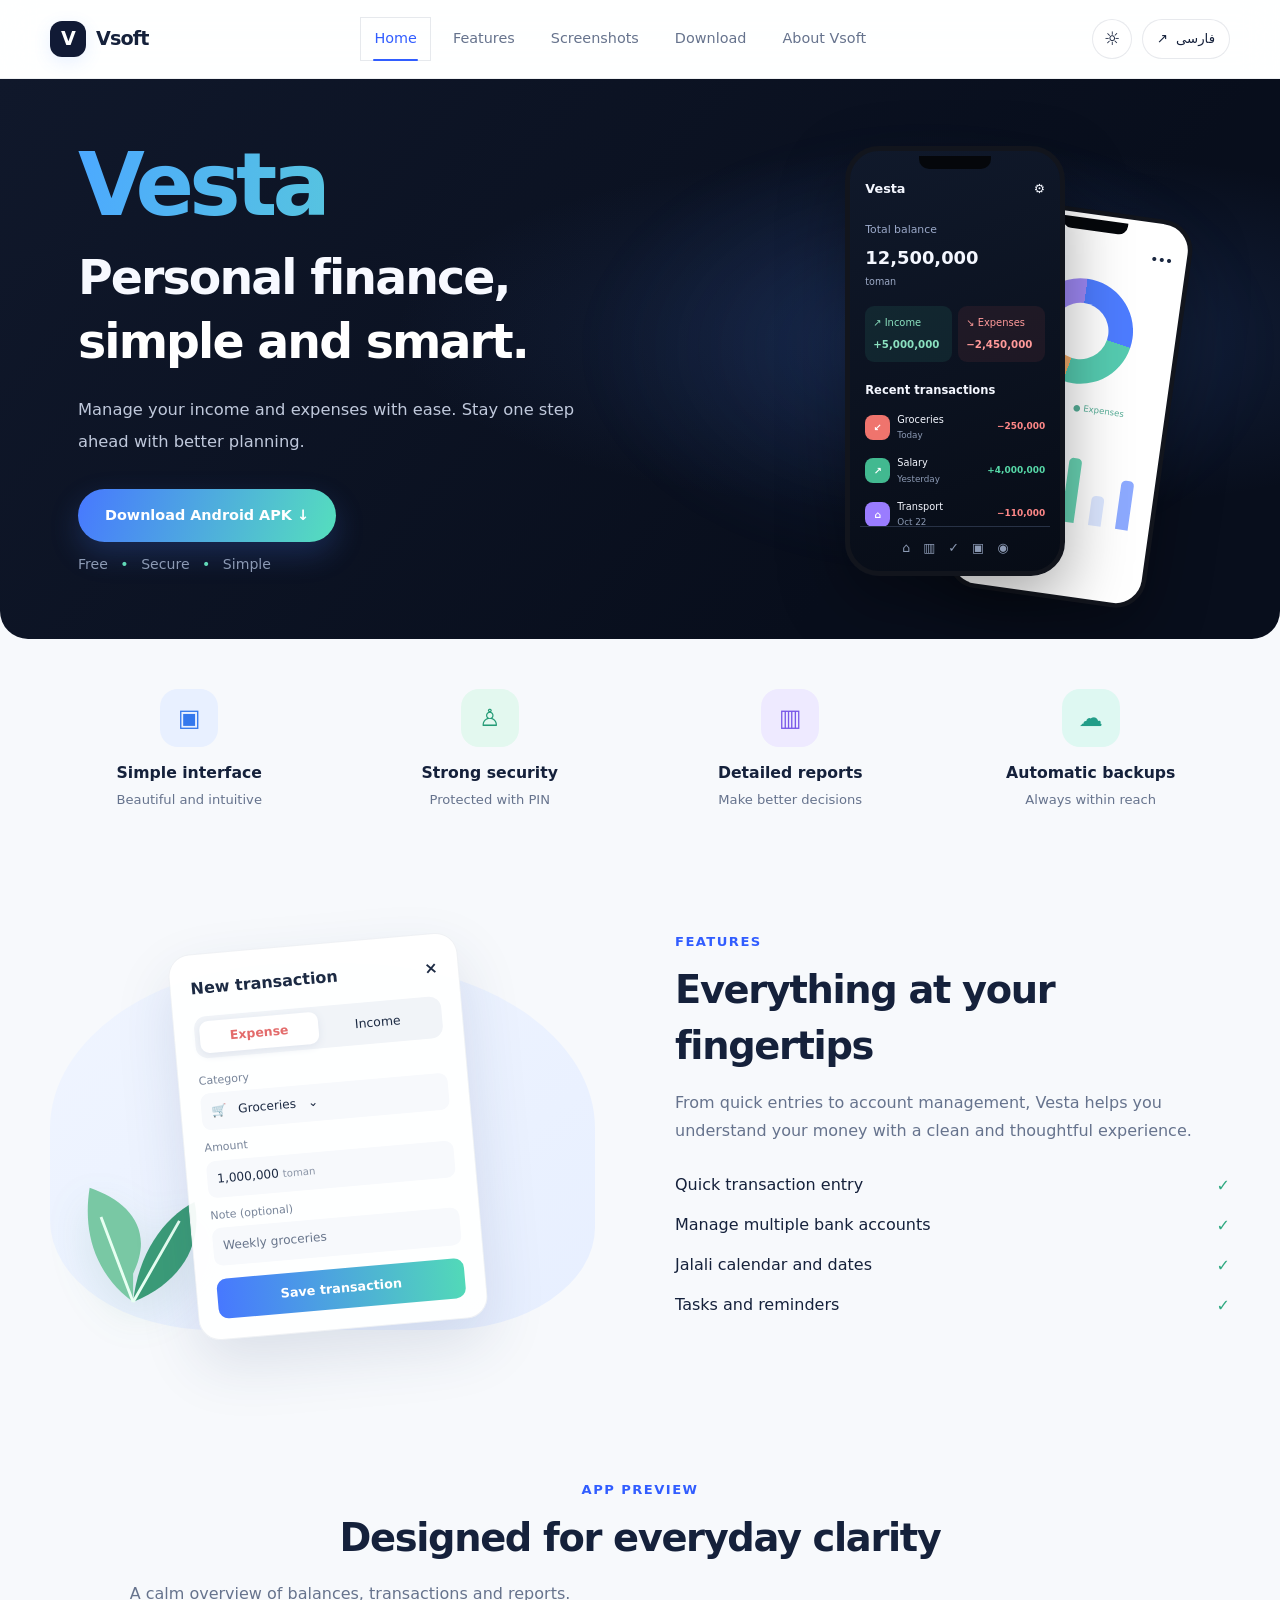
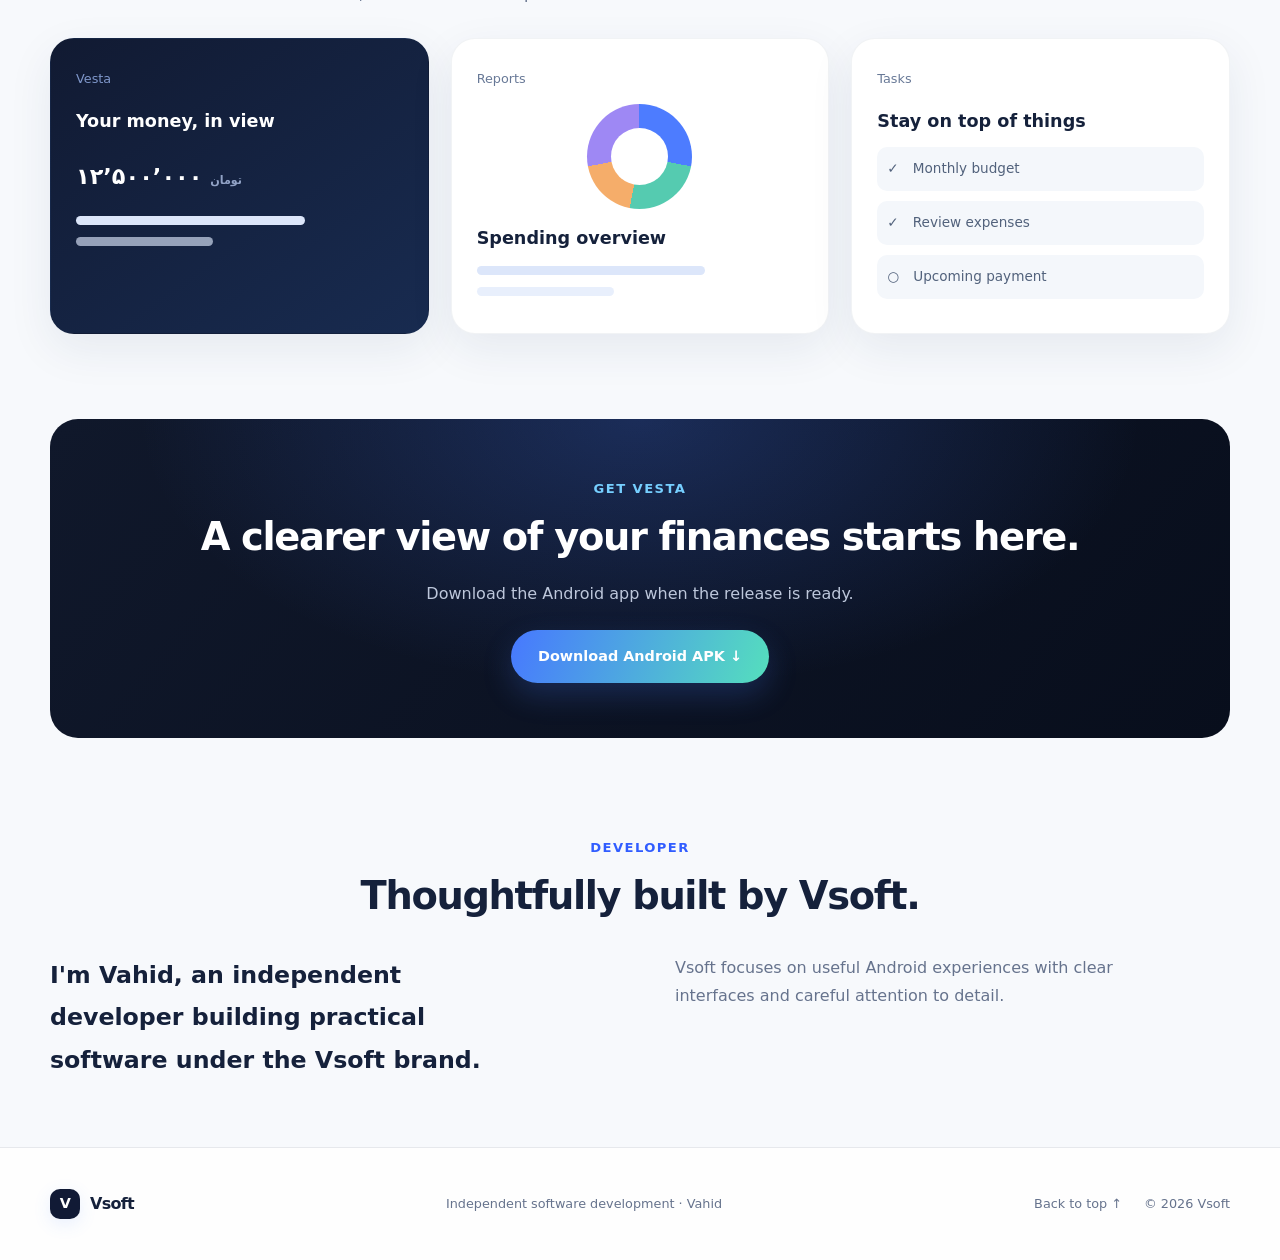
==== docs/en/index.html @ b91aea10 "Redesign English Vesta landing page" ====
<!doctype html>
<html lang="en" dir="ltr" data-theme="dark">
<head>
  <meta charset="utf-8">
  <meta name="viewport" content="width=device-width, initial-scale=1">
  <meta name="description" content="The official Vsoft website: independent software development and Android applications.">
  <meta name="theme-color" content="#10131d">
  <title>Vsoft — Software Development</title>
  <link rel="icon" href="../assets/favicon.svg" type="image/svg+xml">
  <link rel="stylesheet" href="../assets/styles.css">
  <script src="../assets/script.js" defer></script>
</head>
<body>
  <header class="site-header">
    <div class="header-inner">
      <a class="brand" href="./" aria-label="Vsoft home"><span class="brand-mark" aria-hidden="true">V</span><span>Vsoft</span></a>
      <button class="menu-toggle" type="button" aria-expanded="false" aria-controls="primary-nav" aria-label="Open menu"><span></span><span></span></button>
      <nav class="nav" id="primary-nav" aria-label="Main navigation"><a href="#top" data-section-link>Home</a><a href="#features" data-section-link>Features</a><a href="#screenshots" data-section-link>Screenshots</a><a href="#download" data-section-link>Download</a><a href="#about" data-section-link>About Vsoft</a></nav>
      <div class="header-tools">
        <button class="theme-toggle" type="button" data-theme-toggle aria-label="Toggle theme" title="Toggle theme"><span data-theme-icon aria-hidden="true">☼</span></button>
        <a class="language-switch" href="../fa/" lang="fa" dir="rtl">فارسی <span aria-hidden="true">↗</span></a>
      </div>
    </div>
  </header>
  <main>
    
<section class="hero section-wrap" id="top">
 <div class="hero-copy" data-reveal><span class="hero-wordmark">Vesta</span><h1>Personal finance,<br><span>simple and smart.</span></h1><p class="hero-text">Manage your income and expenses with ease. Stay one step ahead with better planning.</p><div class="hero-actions"><a class="button button-primary" data-download-link href="#" aria-disabled="true">Coming soon <span aria-hidden="true">↓</span></a></div><p class="hero-trust">Free <i>•</i> Secure <i>•</i> Simple</p></div>
 <div class="hero-art phone-stage" aria-label="Vesta app screen previews"><div class="phone phone-light"><div class="phone-notch"></div><div class="phone-head">Reports <span>•••</span></div><div class="donut"></div><div class="report-legend"><span>● Income</span><span>● Expenses</span><span>● Savings</span></div><div class="mini-bars"><i></i><i></i><i></i><i></i><i></i><i></i></div></div><div class="phone phone-dark"><div class="phone-notch"></div><div class="phone-head">Vesta <span>⚙</span></div><div class="balance-label">Total balance</div><div class="balance-number">12,500,000 <small> toman</small></div><div class="money-pair"><span>↗ Income<strong>+5,000,000</strong></span><span>↘ Expenses<strong>−2,450,000</strong></span></div><div class="transactions-title">Recent transactions</div><div class="transaction"><b class="tx-dot">↙</b><span>Groceries<small>Today</small></span><strong>−250,000</strong></div><div class="transaction"><b class="tx-dot green">↗</b><span>Salary<small>Yesterday</small></span><strong class="green-text">+4,000,000</strong></div><div class="transaction"><b class="tx-dot purple">⌂</b><span>Transport<small>Oct 22</small></span><strong>−110,000</strong></div><div class="phone-tabs">⌂　▥　✓　▣　◉</div></div></div>
</section>
<section class="feature-strip section-wrap" id="features"><article class="feature-mini"><span class="feature-icon blue">▣</span><h3>Simple interface</h3><p>Beautiful and intuitive</p></article><article class="feature-mini"><span class="feature-icon green">♙</span><h3>Strong security</h3><p>Protected with PIN</p></article><article class="feature-mini"><span class="feature-icon purple">▥</span><h3>Detailed reports</h3><p>Make better decisions</p></article><article class="feature-mini"><span class="feature-icon teal">☁</span><h3>Automatic backups</h3><p>Always within reach</p></article></section>
<section class="feature-detail section-wrap" id="screenshots"><div class="form-visual"><div class="leaf-orb"><svg viewBox="0 0 180 160" role="img" aria-label="Leaf illustration"><path d="M88 143C45 111 35 65 42 22c41 14 69 44 46 91" fill="#79c8a4"/><path d="M88 143C93 94 119 54 153 37c9 42-11 84-65 106" fill="#3b9c78"/><path d="M88 143L54 53M88 143l49-86" stroke="#e7fff2" stroke-width="3" fill="none"/></svg></div><div class="transaction-form"><div class="form-top">New transaction <span>×</span></div><div class="form-switch"><b>Expense</b><span>Income</span></div><label>Category</label><div class="form-field">🛒　Groceries　⌄</div><label>Amount</label><div class="form-field">1,000,000 <small>toman</small></div><label>Note (optional)</label><div class="form-field muted-field">Weekly groceries</div><div class="form-submit">Save transaction</div></div></div><div class="feature-copy"><span class="eyebrow">FEATURES</span><h2>Everything at your fingertips</h2><p>From quick entries to account management, Vesta helps you understand your money with a clean and thoughtful experience.</p><ul class="check-list"><li>Quick transaction entry</li><li>Manage multiple bank accounts</li><li>Jalali calendar and dates</li><li>Tasks and reminders</li></ul></div></section>
<section class="screenshots-section section-wrap"><div class="section-heading"><span class="eyebrow">APP PREVIEW</span><h2>Designed for everyday clarity</h2><p>A calm overview of balances, transactions and reports.</p></div><div class="screen-cards"><div class="screen-card screen-dashboard"><span>Vesta</span><strong>Your money, in view</strong><div class="screen-balance">۱۲٬۵۰۰٬۰۰۰ <small>تومان</small></div><div class="screen-line"></div><div class="screen-line short"></div></div><div class="screen-card screen-report"><span>Reports</span><div class="donut large"></div><strong>Spending overview</strong><div class="screen-line"></div><div class="screen-line short"></div></div><div class="screen-card screen-tasks"><span>Tasks</span><strong>Stay on top of things</strong><div class="task-row">✓　Monthly budget</div><div class="task-row">✓　Review expenses</div><div class="task-row">○　Upcoming payment</div></div></div></section>
<section class="download-section section-wrap" id="download"><div class="download-inner"><span class="eyebrow">GET VESTA</span><h2>A clearer view of your finances starts here.</h2><p>Download the Android app when the release is ready.</p><a class="button button-primary" data-download-link href="#" aria-disabled="true">Coming soon <span aria-hidden="true">↓</span></a></div></section>
<section class="content-section section-wrap developer-section" id="about" data-reveal><div class="section-heading"><span class="eyebrow">DEVELOPER</span><h2>Thoughtfully built by Vsoft.</h2></div><div class="about-grid"><p class="lead">I'm Vahid, an independent developer building practical software under the Vsoft brand.</p><p class="body-copy">Vsoft focuses on useful Android experiences with clear interfaces and careful attention to detail.</p></div></section>
    
    
    
    <section class="contact-section section-wrap" id="contact" data-contact-section hidden><div><span class="eyebrow">CONTACT</span><h2>Let's connect.</h2><p>For questions and feedback about Vesta and Vsoft projects.</p></div><a class="button button-primary" data-contact-email href="#" hidden>Send an email ↗</a></section>
  </main>
  <footer class="site-footer">
    <div class="section-wrap footer-inner"><a class="brand footer-brand" href="./"><span class="brand-mark" aria-hidden="true">V</span><span>Vsoft</span></a><p>Independent software development · Vahid</p><div class="footer-meta"><a href="#top">Back to top ↑</a><span>© <span data-year></span> Vsoft</span></div></div>
  </footer>
</body>
</html>
---- docs/assets/styles.css ----
:root{color-scheme:dark;--bg:#0c1018;--bg-soft:#111724;--panel:rgba(24,31,45,.78);--panel-solid:#171e2b;--panel-2:#222c3c;--text:#f4f6fb;--muted:#a6b0c2;--line:rgba(255,255,255,.105);--accent:#a6f0cf;--accent-ink:#10241e;--glow:rgba(111,220,177,.13);--shadow:0 22px 70px rgba(0,0,0,.22);--radius:24px;--max:1120px;--header-bg:rgba(12,16,24,.68)}
:root[data-theme="light"]{color-scheme:light;--bg:#f5f7fa;--bg-soft:#edf2f6;--panel:rgba(255,255,255,.82);--panel-solid:#fff;--panel-2:#e9eff3;--text:#18232b;--muted:#5e6b76;--line:rgba(28,48,58,.12);--accent:#167b5a;--accent-ink:#fff;--glow:rgba(56,173,132,.13);--shadow:0 22px 65px rgba(31,56,67,.1);--header-bg:rgba(245,247,250,.78)}
*{box-sizing:border-box}
html{scroll-behavior:smooth;scroll-padding-top:104px}
body{margin:0;background:var(--bg);background-image:radial-gradient(ellipse at 50% -15%,var(--glow),transparent 55%);color:var(--text);font-family:system-ui,-apple-system,"Segoe UI",Arial,sans-serif;line-height:1.75;transition:background-color .25s,color .25s}
html[lang="fa"] body{font-family:Tahoma,"Segoe UI",Arial,sans-serif;line-height:1.95}
a{color:inherit;text-decoration:none}
button{font:inherit}
a:focus-visible,button:focus-visible{outline:2px solid var(--accent);outline-offset:4px}
::selection{background:var(--accent);color:var(--accent-ink)}
.section-wrap{width:min(var(--max),calc(100% - 48px));margin-inline:auto}
.site-header{position:sticky;top:0;z-index:20;border-bottom:1px solid transparent;background:var(--header-bg);backdrop-filter:blur(18px);-webkit-backdrop-filter:blur(18px);transition:background .25s,border-color .25s,box-shadow .25s}
.site-header.is-scrolled{border-color:var(--line);box-shadow:0 8px 30px rgba(0,0,0,.06)}
.header-inner{height:78px;width:min(var(--max),calc(100% - 48px));margin:auto;display:flex;align-items:center;justify-content:space-between;gap:24px}
.brand{display:inline-flex;align-items:center;gap:10px;font-weight:850;font-size:1.2rem;letter-spacing:-.045em;flex:0 0 auto}
.brand-mark{display:grid;place-items:center;width:36px;height:36px;border-radius:13px;background:var(--accent);color:var(--accent-ink);font-weight:900;box-shadow:0 5px 18px var(--glow)}
.nav{display:flex;align-items:center;gap:8px;color:var(--muted);font-size:.9rem}
.nav a{padding:9px 14px;border-radius:11px;transition:color .2s,background .2s}
.nav a:hover,.nav a.is-active{color:var(--text);background:var(--panel-2)}
.nav a.is-active{box-shadow:inset 0 0 0 1px var(--line)}
.header-tools{display:flex;align-items:center;gap:10px}
.language-switch,.theme-toggle{display:inline-flex;align-items:center;justify-content:center;gap:8px;min-height:40px;border:1px solid var(--line);border-radius:99px;background:var(--panel);color:var(--text);transition:transform .2s,border-color .2s,background .2s}
.language-switch{padding:7px 14px;font-size:.83rem}
.theme-toggle{width:40px;height:40px;cursor:pointer;font-size:1.15rem}
.language-switch:hover,.theme-toggle:hover{transform:translateY(-2px);border-color:var(--accent)}
.menu-toggle{display:none}
.hero{position:relative;min-height:570px;display:grid;grid-template-columns:1.05fr .95fr;align-items:center;gap:48px;padding-block:78px;isolation:isolate}
.hero::before{content:"";position:absolute;z-index:-2;width:55%;height:80%;inset-block-start:8%;inset-inline-end:0;background:radial-gradient(ellipse,var(--glow),transparent 70%);filter:blur(12px);pointer-events:none}
.hero-copy{position:relative;z-index:1}
.eyebrow{display:inline-flex;align-items:center;gap:10px;font-size:.72rem;letter-spacing:.11em;color:var(--accent);font-weight:750}
html[lang="fa"] .eyebrow{letter-spacing:0;font-size:.8rem}
.status-dot{width:7px;height:7px;display:inline-block;flex:0 0 auto;background:var(--accent);border-radius:50%;box-shadow:0 0 0 4px var(--glow)}
h1,h2,h3,p{margin-top:0}
h1{font-size:clamp(2.7rem,5.2vw,4.8rem);line-height:1.16;letter-spacing:-.06em;margin:23px 0}
html[lang="fa"] h1{line-height:1.55;letter-spacing:0;font-weight:800}
.hero h1 span{color:var(--accent)}
.hero-text{max-width:500px;color:var(--muted);font-size:1.08rem;line-height:1.95}
.hero-actions{display:flex;align-items:center;gap:22px;flex-wrap:wrap;margin-top:31px}
.button{display:inline-flex;align-items:center;justify-content:center;gap:12px;padding:12px 19px;border:1px solid transparent;border-radius:13px;font-weight:750;font-size:.9rem;transition:transform .22s,box-shadow .22s,background .22s,border-color .22s}
.button:hover{transform:translateY(-3px)}
.button-primary{background:var(--accent);color:var(--accent-ink);box-shadow:0 9px 25px var(--glow)}
.button-primary:hover{box-shadow:0 12px 32px var(--glow)}
.button-muted{background:var(--panel-2);border-color:var(--line)}
.text-link{color:var(--muted);font-size:.9rem;transition:color .2s}
.text-link:hover{color:var(--accent)}
.hero-art{height:390px;position:relative;display:grid;place-items:center;isolation:isolate}
.hero-grid{position:absolute;inset:4%;z-index:-1;opacity:.2;background-image:linear-gradient(var(--line) 1px,transparent 1px),linear-gradient(90deg,var(--line) 1px,transparent 1px);background-size:28px 28px;mask-image:radial-gradient(ellipse,black 15%,transparent 72%)}
.orbit{position:absolute;border:1px solid color-mix(in srgb,var(--accent) 20%,transparent);border-radius:50%;transform:rotate(-25deg)}
.orbit-one{width:350px;height:280px}
.orbit-two{width:450px;height:350px;transform:rotate(32deg)}
.app-tile{position:absolute;border:1px solid var(--line);border-radius:28px;box-shadow:var(--shadow);display:flex;flex-direction:column;backdrop-filter:blur(14px)}
.tile-back{width:190px;height:220px;background:linear-gradient(145deg,var(--panel-2),var(--panel));transform:translate(65px,-25px) rotate(10deg);padding:24px;justify-content:space-between;color:var(--text)}
.tile-symbol{font-size:3rem;color:var(--accent)}
.tile-caption{font-size:.72rem;color:var(--muted)}
.tile-front{width:205px;height:255px;background:linear-gradient(145deg,var(--panel-solid),var(--panel));transform:translate(-20px,20px) rotate(-7deg);padding:25px;gap:16px}
.tile-logo{font-size:3.8rem;line-height:1;font-weight:900;color:var(--accent);letter-spacing:-.08em}
.tile-line{height:9px;width:100%;border-radius:99px;background:var(--line);margin-top:9px}
.tile-line.short{width:62%;margin-top:-8px}
.floating-chip{position:absolute;background:var(--panel-solid);border:1px solid var(--line);padding:8px 14px;border-radius:99px;font-size:.72rem;box-shadow:var(--shadow)}
.chip-top{top:32px;right:0}
.chip-bottom{bottom:24px;left:0;color:var(--accent)}
html[dir="ltr"] .chip-top{right:auto;left:0}
html[dir="ltr"] .chip-bottom{left:auto;right:0}
html[dir="ltr"] .tile-back{transform:translate(-65px,-25px) rotate(-10deg)}
html[dir="ltr"] .tile-front{transform:translate(20px,20px) rotate(7deg)}
.intro-band{background:var(--panel);border-block:1px solid var(--line)}
.intro-inner{display:grid;grid-template-columns:180px 1fr;align-items:center;gap:30px;padding-block:35px}
.intro-index,.section-note{color:var(--muted);font-size:.8rem}
.intro-inner p{font-size:clamp(1.15rem,2.2vw,1.65rem);margin:0;letter-spacing:-.025em}
html[lang="fa"] .intro-inner p{line-height:1.9;letter-spacing:0}
.intro-inner strong{color:var(--accent)}
.content-section{padding-block:104px}
.section-heading{margin-bottom:38px}
.section-heading h2,.contact-section h2{font-size:clamp(2rem,4vw,3rem);letter-spacing:-.05em;line-height:1.25;margin:12px 0 0}
html[lang="fa"] .section-heading h2,html[lang="fa"] .contact-section h2{letter-spacing:0;line-height:1.6}
.about-grid{display:grid;grid-template-columns:1fr 1fr;gap:70px}
.lead{font-size:1.48rem;line-height:1.8;max-width:490px;margin:0;font-weight:650}
.body-copy{color:var(--muted);max-width:520px;margin:0}
.apps-section{background:var(--bg-soft);border-block:1px solid var(--line)}
.heading-row{display:flex;justify-content:space-between;align-items:end;gap:20px}
.app-card{display:flex;align-items:center;gap:25px;padding:29px;background:var(--panel);border:1px solid var(--line);border-radius:var(--radius);box-shadow:var(--shadow);transition:transform .25s,border-color .25s,box-shadow .25s}
.app-card:hover{transform:translateY(-4px);border-color:color-mix(in srgb,var(--accent) 38%,var(--line));box-shadow:0 26px 75px rgba(0,0,0,.12)}
.app-icon{width:72px;height:72px;display:grid;place-items:center;flex:0 0 auto;border-radius:22px;background:linear-gradient(145deg,#b4f5d8,#72cfae);color:#14251f;font-weight:900;font-size:1.35rem;letter-spacing:-.07em;box-shadow:0 10px 28px rgba(78,191,147,.2)}
.app-icon span{color:#447a67}
.app-info{flex:1}
.app-label{font-size:.65rem;letter-spacing:.13em;color:var(--accent);font-weight:750}
.app-info h3{font-size:1.4rem;margin:5px 0}
.app-info p{color:var(--muted);font-size:.94rem;max-width:610px;margin:0 0 12px}
.status-label{display:inline-flex;align-items:center;gap:9px;color:var(--muted);font-size:.78rem}
.status-label .status-dot{width:6px;height:6px}
.apps-footnote{font-size:.82rem;color:var(--muted);margin:20px 4px 0}
.contact-section{display:flex;justify-content:space-between;align-items:center;gap:28px;padding-block:82px}
.contact-section p{color:var(--muted);margin:15px 0 0}
.site-footer{border-top:1px solid var(--line);background:var(--panel)}
.footer-inner{min-height:112px;display:flex;align-items:center;justify-content:space-between;gap:20px;color:var(--muted);font-size:.8rem}
.footer-inner p{margin:0}
.footer-brand{color:var(--text);font-size:1rem}
.footer-brand .brand-mark{width:30px;height:30px;border-radius:10px;font-size:.9rem}
.footer-meta{display:flex;align-items:center;gap:22px}
.footer-meta a{transition:color .2s}
.footer-meta a:hover{color:var(--accent)}
[data-reveal]{opacity:1;transform:none}
.js-motion [data-reveal]{opacity:0;transform:translateY(22px);transition:opacity .65s ease,transform .65s cubic-bezier(.2,.7,.2,1)}
html[dir="rtl"].js-motion [data-reveal]{transform:translateY(22px)}
.js-motion [data-reveal].is-visible{opacity:1;transform:translateY(0)}
.js-motion .hero-copy{animation:hero-enter .75s ease both}
.js-motion .hero-art{animation:hero-enter .9s .1s ease both}
.js-motion .app-card{transition:transform .25s,border-color .25s,box-shadow .25s}
@keyframes hero-enter{from{opacity:0;transform:translateY(15px)}to{opacity:1;transform:translateY(0)}}
@keyframes float-soft{0%,100%{translate:0 0}50%{translate:0 -8px}}
.js-motion .tile-back{animation:float-soft 6s ease-in-out infinite}
.js-motion .tile-front{animation:float-soft 7s .5s ease-in-out infinite}
[hidden]{display:none!important}
@media(max-width:800px){
  .header-inner{gap:14px}.hero{grid-template-columns:1fr;gap:12px;padding-block:54px 55px}.hero-art{height:320px;grid-row:1}.hero-copy{grid-row:2}.hero h1{font-size:clamp(2.65rem,8.5vw,4rem)}.hero::before{width:100%;height:55%;inset-block-start:0}.hero-art .orbit-one{width:290px;height:240px}.hero-art .orbit-two{width:350px;height:300px}.intro-inner{grid-template-columns:1fr;gap:10px}.content-section{padding-block:75px}.about-grid{grid-template-columns:1fr;gap:22px}.app-card{flex-wrap:wrap}.app-info{flex-basis:calc(100% - 100px)}.app-card .button{margin-inline-start:auto}.contact-section{align-items:flex-start;flex-direction:column}.footer-inner{padding-block:23px;flex-wrap:wrap}.footer-inner p{order:3;flex-basis:100%}
}
@media(max-width:600px){
  .section-wrap,.header-inner{width:calc(100% - 32px)}.header-inner{height:70px;gap:10px}.brand{font-size:1.05rem;gap:8px}.brand-mark{width:31px;height:31px;border-radius:11px}.menu-toggle{display:flex;flex-direction:column;justify-content:center;gap:5px;width:38px;height:38px;border:1px solid var(--line);border-radius:12px;background:var(--panel);cursor:pointer;margin-inline-start:auto}.menu-toggle span{display:block;width:16px;height:2px;border-radius:4px;background:var(--text);margin-inline:auto;transition:transform .2s}.menu-toggle[aria-expanded="true"] span:first-child{transform:translateY(3.5px) rotate(45deg)}.menu-toggle[aria-expanded="true"] span:last-child{transform:translateY(-3.5px) rotate(-45deg)}
  .nav{position:absolute;top:calc(100% + 8px);left:16px;right:16px;display:flex;flex-direction:column;align-items:stretch;gap:4px;padding:10px;background:var(--panel-solid);border:1px solid var(--line);border-radius:18px;box-shadow:var(--shadow);opacity:0;visibility:hidden;transform:translateY(-8px);transition:opacity .2s,transform .2s,visibility .2s}.nav.is-open{opacity:1;visibility:visible;transform:translateY(0)}.nav a{padding:11px 13px}.header-tools{gap:6px}.theme-toggle{width:36px;height:36px;min-height:36px}.language-switch{min-height:36px;padding:6px 10px;font-size:.76rem}
  .hero{padding-top:30px}.hero-art{height:270px;transform:scale(.88);margin-inline:-20px}.hero-actions{gap:15px}.intro-inner{padding-block:26px}.heading-row{align-items:flex-start;flex-direction:column}.app-card{padding:20px;gap:17px}.app-icon{width:58px;height:58px;border-radius:18px}.app-info{flex-basis:calc(100% - 80px)}.app-info p{font-size:.88rem}.app-card .button{margin-inline:0}.footer-inner{align-items:flex-start}.footer-meta{margin-inline-start:auto;flex-wrap:wrap;gap:12px}
}
@media(prefers-reduced-motion:reduce){
  html{scroll-behavior:auto}
  *,*::before,*::after{animation:none!important;transition:none!important;scroll-behavior:auto!important}
  .js-motion [data-reveal],.js-motion .hero-copy,.js-motion .hero-art{opacity:1!important;transform:none!important}
}
/* Vesta landing page refresh */
:root{--accent:#54d9bc;--accent-ink:#10221f;--max:1180px;--header-bg:rgba(255,255,255,.92)}
:root[data-theme="dark"]{--bg:#f7f9fc;--bg-soft:#eef2f8;--panel:rgba(255,255,255,.85);--panel-solid:#fff;--panel-2:#edf2f9;--text:#15213b;--muted:#66738d;--line:rgba(24,43,76,.1);--accent:#2bcead;--accent-ink:#10243c;--glow:rgba(73,132,255,.12);--header-bg:rgba(255,255,255,.86);--shadow:0 22px 70px rgba(27,48,85,.1)}
:root[data-theme="light"]{--bg:#f7f9fc;--text:#15213b;--muted:#66738d;--accent:#2bcead;--accent-ink:#10243c;--header-bg:rgba(255,255,255,.86)}
body{background:#f7f9fc;color:#15213b}.site-header{background:rgba(255,255,255,.88);border-bottom-color:rgba(30,50,80,.07)}.brand-mark{background:#111a35;color:#fff;border-radius:12px}.nav a{border-radius:0;background:transparent!important;position:relative}.nav a:hover,.nav a.is-active{color:#315dff}.nav a.is-active:after{content:"";position:absolute;bottom:0;left:18%;right:18%;height:2px;background:#315dff;border-radius:5px}.hero{position:relative;display:grid;grid-template-columns:1fr 1fr;align-items:center;gap:30px;min-height:550px;padding:55px 54px 45px;border-radius:0 0 28px 28px;overflow:hidden;background:radial-gradient(ellipse at 76% 45%,rgba(57,95,170,.24),transparent 42%),linear-gradient(130deg,#10182b,#080e1c 72%);color:#f7f9ff;width:100%;max-width:none;padding-inline:max(24px,calc((100% - var(--max))/2 + 28px))}.hero-copy{z-index:2}.hero-wordmark{display:block;font-size:clamp(3.5rem,7vw,5.4rem);font-weight:900;line-height:1.12;letter-spacing:-.055em;background:linear-gradient(100deg,#4ca9ff,#62e1bd);background-clip:text;-webkit-background-clip:text;color:transparent;margin-bottom:12px}.hero h1{font-size:clamp(2rem,3.7vw,3rem);line-height:1.35;letter-spacing:-.04em;margin:0 0 20px}.hero h1 span{color:#fff}.hero-text{max-width:500px;color:#c0c9dc;font-size:1.02rem}.hero .button-primary,.download-section .button-primary{background:linear-gradient(110deg,#4778ff,#55dfbd);color:#fff;border:0;box-shadow:0 12px 30px rgba(74,128,255,.22);border-radius:999px;padding:14px 27px}.hero-trust{color:#8c9ab4;font-size:.88rem;margin-top:10px}.hero-trust i{font-style:normal;margin:0 8px;color:#61d9b7}.phone-stage{position:relative;height:460px;min-width:0;transform:none!important}.phone{position:absolute;width:220px;height:430px;border:5px solid #12151d;border-radius:34px;padding:24px 15px 15px;box-shadow:0 25px 65px rgba(0,0,0,.35);overflow:hidden}.phone-dark{right:25%;top:12px;background:linear-gradient(160deg,#10192b,#070c16);color:#f4f7ff;z-index:2;animation:float-phone 6s ease-in-out infinite}.phone-light{right:4%;top:55px;background:#fff;color:#1a2740;transform:rotate(8deg) scale(.91);animation:float-phone-light 7s ease-in-out infinite}.phone-notch{position:absolute;top:5px;left:50%;transform:translateX(-50%);width:72px;height:13px;border-radius:0 0 10px 10px;background:#05070b}.phone-head{display:flex;justify-content:space-between;font-weight:800;font-size:.8rem;margin:3px 0 20px}.balance-label{font-size:.68rem;color:#9caaca}.balance-number{font-size:1.12rem;font-weight:850;margin:3px 0 15px}.balance-number small{display:block;font-size:.6rem;color:#9ba8c4;font-weight:400}.money-pair{display:grid;grid-template-columns:1fr 1fr;gap:6px}.money-pair span{background:rgba(64,191,157,.1);border-radius:9px;padding:8px;font-size:.62rem;color:#8be1c0}.money-pair span+span{color:#ff9a9a;background:rgba(255,95,95,.08)}.money-pair strong{display:block;font-size:.64rem;margin-top:5px}.transactions-title{font-size:.72rem;font-weight:750;margin:18px 0 9px}.transaction{display:flex;align-items:center;gap:7px;margin:11px 0;font-size:.61rem}.transaction span{flex:1}.transaction small{display:block;color:#8c9ab4;font-size:.55rem}.transaction strong{font-size:.56rem;color:#ff8888}.tx-dot{display:grid;place-items:center;width:25px;height:25px;border-radius:8px;background:#ef746d;color:#fff}.tx-dot.green{background:#42b990}.tx-dot.purple{background:#9a7cff}.green-text{color:#57d9a8!important}.phone-tabs{position:absolute;bottom:12px;left:10px;right:10px;border-top:1px solid #283246;padding-top:10px;text-align:center;color:#8c9ab4;font-size:.8rem}.phone-light .phone-head{margin-top:5px}.donut{width:116px;height:116px;margin:18px auto;background:conic-gradient(#4d7cff 0 28%,#55cbb0 28% 53%,#f5ad6a 53% 72%,#9e88f4 72%);border-radius:50%;position:relative}.donut:after{content:"";position:absolute;inset:27px;background:#fff;border-radius:50%}.report-legend{display:grid;grid-template-columns:1fr 1fr;gap:8px;font-size:.59rem;color:#65728a}.report-legend span:first-child{color:#4d7cff}.report-legend span:nth-child(2){color:#55ad96}.report-legend span:nth-child(3){color:#ed9d59}.mini-bars{display:flex;align-items:end;justify-content:space-around;height:75px;margin-top:18px}.mini-bars i{width:14px;border-radius:5px 5px 0 0;background:#dbe6ff;height:50%}.mini-bars i:nth-child(2){height:80%;background:#8daaff}.mini-bars i:nth-child(3){height:65%}.mini-bars i:nth-child(4){height:95%;background:#69d4b4}.mini-bars i:nth-child(5){height:45%}.mini-bars i:nth-child(6){height:72%;background:#8daaff}.feature-strip{display:grid;grid-template-columns:repeat(4,1fr);gap:22px;padding-block:42px}.feature-mini{text-align:center;padding:8px 12px 18px;transition:transform .25s}.feature-mini:hover,.screen-card:hover{transform:translateY(-5px)}.feature-icon{width:58px;height:58px;display:grid;place-items:center;border-radius:18px;margin:0 auto 12px;font-size:1.5rem;background:#e8f0ff;color:#3478ed}.feature-icon.green{background:#e3f8ef;color:#249b76}.feature-icon.purple{background:#eeeaff;color:#7958e8}.feature-icon.teal{background:#def8f2;color:#229d88}.feature-mini h3{font-size:.98rem;margin:0 0 3px}.feature-mini p{font-size:.82rem;color:var(--muted);margin:0}.feature-detail{display:grid;grid-template-columns:1fr 1fr;align-items:center;gap:70px;padding-block:55px 80px}.form-visual{position:relative;min-height:340px;display:grid;place-items:center}.leaf-orb{position:absolute;inset:20px 10px 0 0;border-radius:45% 45% 28% 30%;background:linear-gradient(145deg,#f0f5ff,#e7efff);display:grid;place-items:center}.leaf-orb svg{width:170px;position:absolute;left:0;bottom:12px;filter:drop-shadow(0 15px 20px rgba(40,130,90,.12))}.transaction-form{position:relative;z-index:1;width:min(290px,78%);padding:20px;background:rgba(255,255,255,.94);border:1px solid rgba(40,60,100,.07);border-radius:22px;box-shadow:0 25px 60px rgba(37,63,110,.13);transform:rotate(-5deg);color:#1c2a43}.form-top{display:flex;justify-content:space-between;font-weight:800;margin-bottom:14px}.form-switch{display:flex;background:#f1f4f8;padding:5px;border-radius:12px;margin-bottom:13px}.form-switch>*{width:50%;text-align:center;padding:5px;font-size:.78rem}.form-switch b{background:#fff;border-radius:9px;color:#e36b6b;box-shadow:0 2px 8px #dfe4ed}.transaction-form label{display:block;font-size:.69rem;color:#78859a;margin:8px 0 3px}.form-field{background:#f7f9fc;border-radius:9px;padding:8px 10px;font-size:.76rem}.form-field small{color:#8b95a7}.muted-field{color:#68758b}.form-submit{background:linear-gradient(90deg,#4778ff,#52d9b8);color:white;text-align:center;padding:9px;border-radius:10px;margin-top:13px;font-size:.8rem;font-weight:750}.feature-copy .eyebrow,.section-heading .eyebrow,.download-inner .eyebrow{color:#315dff;font-size:.82rem;font-weight:800}.feature-copy h2,.section-heading h2,.download-inner h2{font-size:clamp(1.8rem,3vw,2.4rem);line-height:1.45;margin:7px 0 15px;letter-spacing:-.035em}.feature-copy p,.section-heading p{color:var(--muted);max-width:600px}.check-list{list-style:none;padding:0;margin:20px 0}.check-list li{position:relative;padding:6px 28px 6px 0}.check-list li:before{content:"✓";position:absolute;right:0;top:7px;color:#2da980;font-weight:900}.html[lang="en"] .check-list li{padding:6px 0 6px 28px}.html[lang="en"] .check-list li:before{right:auto;left:0}.screenshots-section{padding-block:50px 85px}.section-heading{text-align:center;margin-bottom:30px}.screen-cards{display:grid;grid-template-columns:repeat(3,1fr);gap:22px}.screen-card{min-height:270px;border-radius:24px;padding:25px;background:#fff;box-shadow:0 15px 45px rgba(30,53,91,.08);border:1px solid rgba(30,53,91,.06);transition:transform .25s;overflow:hidden}.screen-card>span{font-size:.8rem;color:#687997}.screen-card>strong{display:block;font-size:1.1rem;margin-top:14px}.screen-dashboard{background:linear-gradient(145deg,#111a32,#182b50);color:white}.screen-dashboard>span{color:#7f97ca}.screen-balance{font-size:1.4rem;font-weight:850;margin:20px 0}.screen-balance small{font-size:.7rem;color:#91a2c5}.screen-line{height:9px;width:70%;border-radius:9px;background:#dce6fa;margin:12px 0}.screen-line.short{width:42%;opacity:.65}.screen-report .donut{margin:12px auto}.donut.large{width:105px;height:105px}.donut.large:after{inset:24px}.task-row{background:#f4f7fb;padding:10px;border-radius:10px;margin-top:10px;font-size:.85rem;color:#52627c}.download-section{padding-block:0 75px}.download-inner{text-align:center;padding:55px 24px;border-radius:28px;background:radial-gradient(ellipse at 50% 0,rgba(72,124,255,.24),transparent 60%),linear-gradient(130deg,#10182b,#080e1c);color:white}.download-inner p{color:#bdc7db;margin-bottom:22px}.download-inner .eyebrow{color:#76cfff}.download-inner .button{display:inline-flex}.is-disabled{opacity:.55;cursor:not-allowed;pointer-events:none}.developer-section{padding-block:20px 65px}.footer-links{display:flex;gap:20px;flex-wrap:wrap;color:var(--muted);font-size:.85rem}.footer-inner{gap:18px}.footer-brand .brand-mark{background:#111a35;color:white}.hero .button-primary:hover,.download-section .button-primary:hover{transform:translateY(-3px);box-shadow:0 15px 35px rgba(75,130,255,.3)}
@keyframes float-phone{0%,100%{translate:0 0}50%{translate:0 -9px}}@keyframes float-phone-light{0%,100%{translate:0 0}50%{translate:0 8px}}
@media(max-width:800px){.hero{grid-template-columns:1fr;padding:42px 24px 28px;gap:10px;text-align:center}.hero-copy{max-width:650px;margin:auto}.hero-text{margin-inline:auto}.hero-actions{justify-content:center}.phone-stage{height:390px;max-width:540px;width:100%;margin:auto;transform:scale(.9)!important;transform-origin:top center}.phone{width:195px;height:385px}.phone-dark{right:28%}.phone-light{right:3%;top:50px}.feature-strip{grid-template-columns:repeat(2,1fr);gap:12px;padding-block:28px}.feature-detail{grid-template-columns:1fr;gap:24px;padding-block:35px 55px}.form-visual{min-height:310px;order:2}.feature-copy{order:1}.screen-cards{grid-template-columns:1fr}.screen-card{min-height:220px}.footer-inner{flex-wrap:wrap}.footer-links{order:3;width:100%}}
@media(max-width:480px){.hero{padding-inline:18px}.hero-wordmark{font-size:3.7rem}.hero h1{font-size:1.8rem}.phone-stage{height:345px;transform:scale(.82)!important;width:120%;margin-inline:-10%}.phone{width:178px;height:350px;padding-inline:11px}.phone-dark{right:29%}.phone-light{right:2%;top:35px}.balance-number{font-size:.95rem}.feature-mini h3{font-size:.87rem}.feature-icon{width:50px;height:50px}.section-wrap{width:calc(100% - 32px)}.hero{width:100%}.download-inner{padding:40px 18px}.footer-links{gap:13px}}
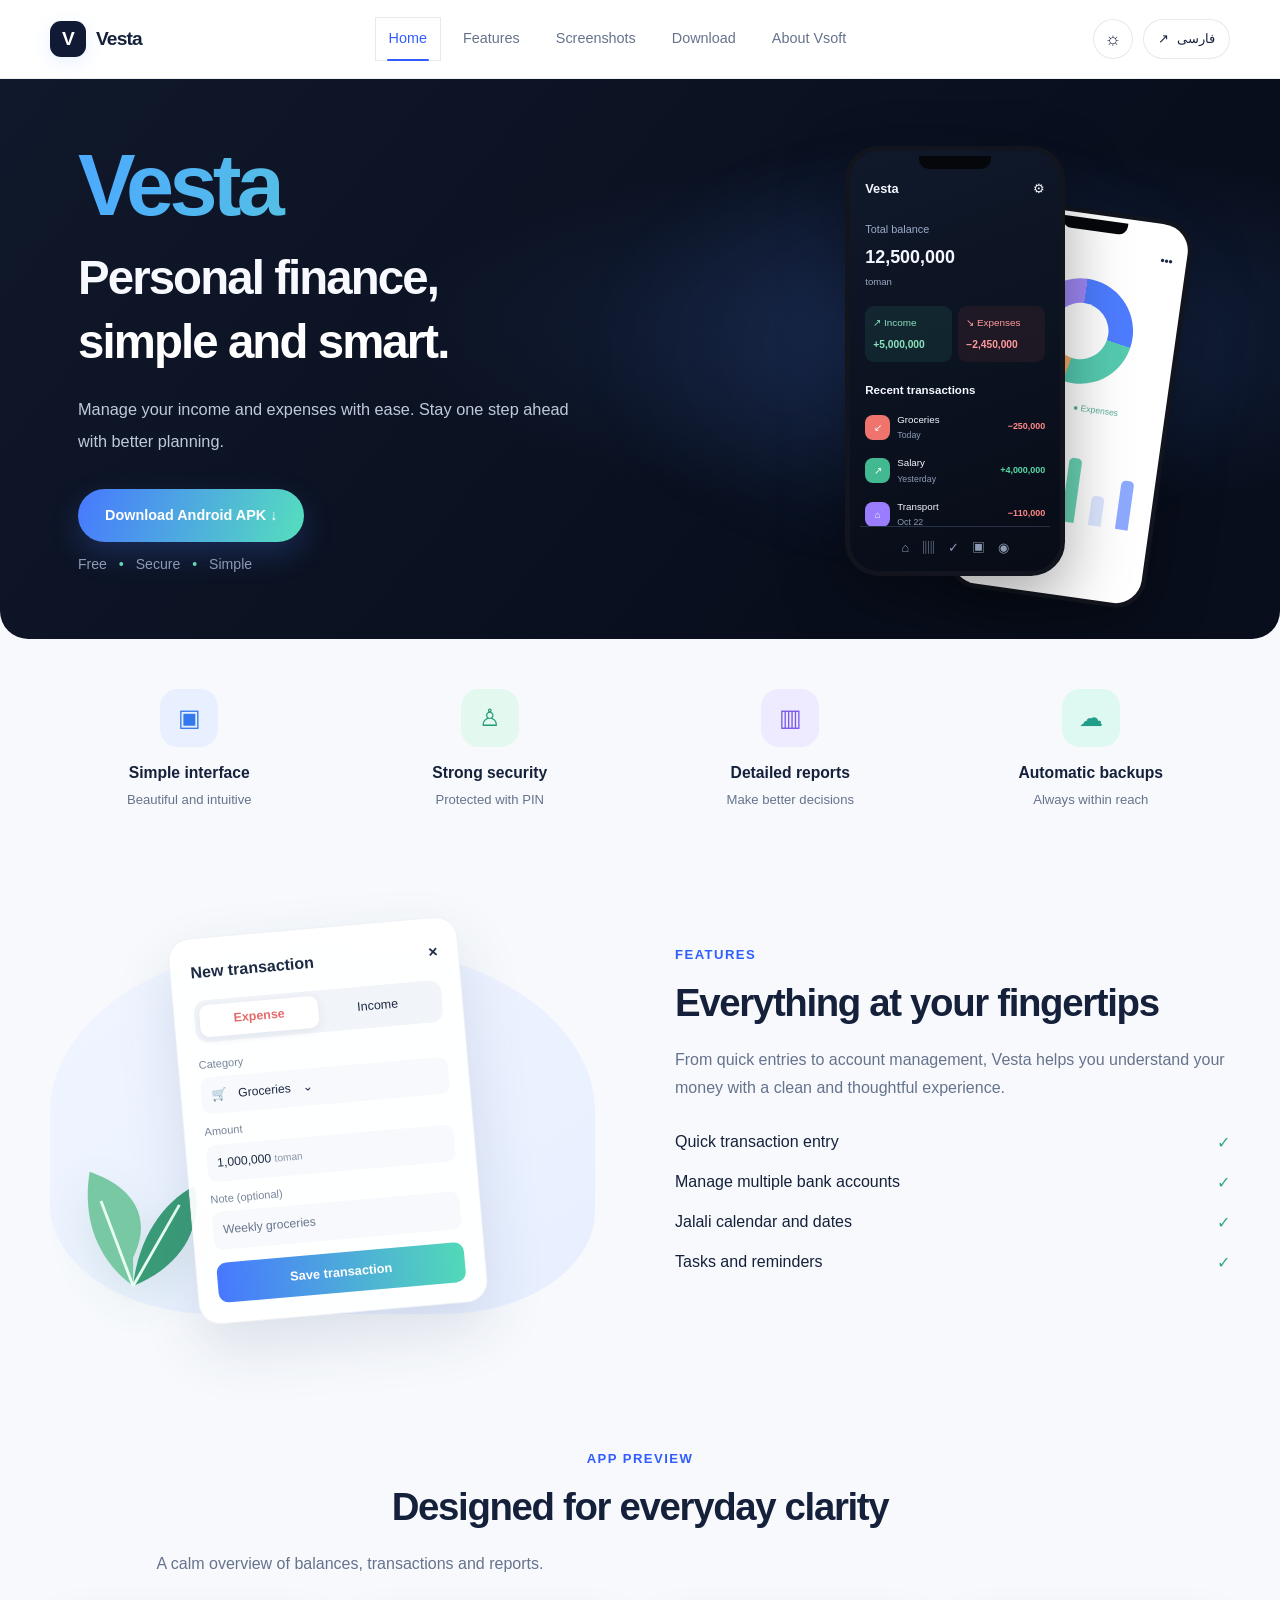
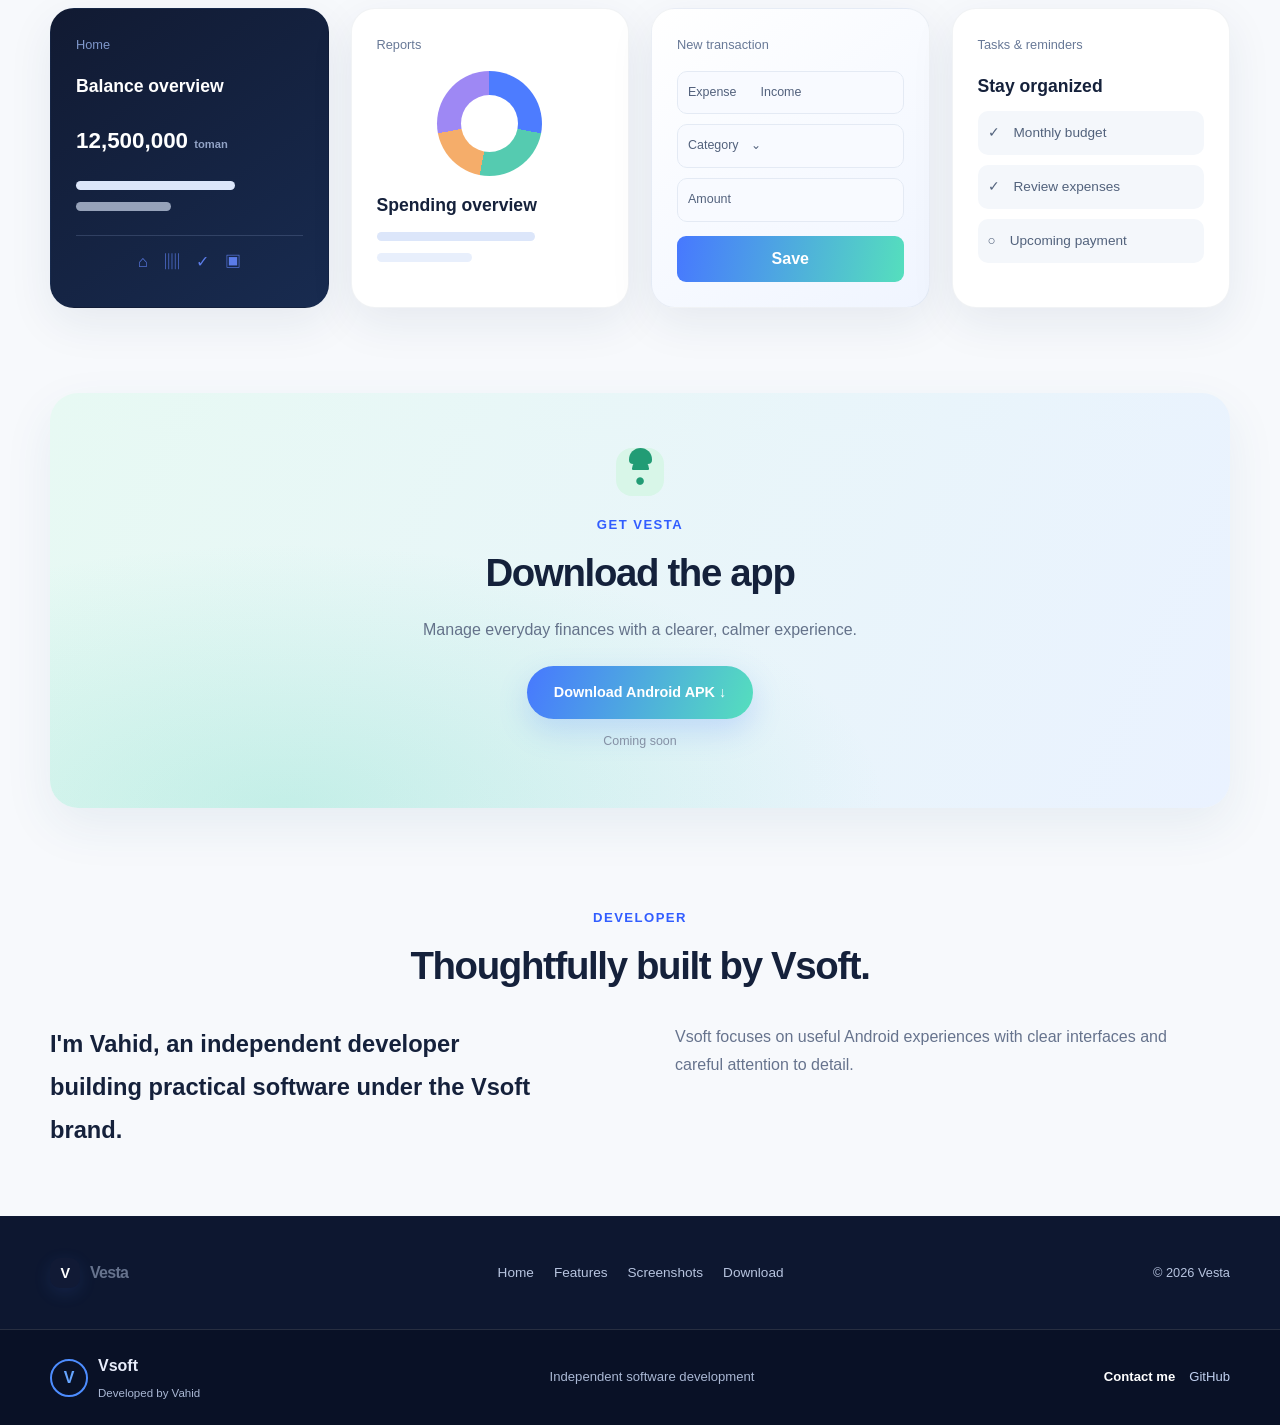
==== commit b1e7d59b: "Match English Vesta page to final reference" ====
--- a/docs/en/index.html
+++ b/docs/en/index.html
@@ -13,7 +13,7 @@
 <body>
   <header class="site-header">
     <div class="header-inner">
-      <a class="brand" href="./" aria-label="Vsoft home"><span class="brand-mark" aria-hidden="true">V</span><span>Vsoft</span></a>
+      <a class="brand" href="./" aria-label="Vsoft home"><span class="brand-mark" aria-hidden="true">V</span><span>Vesta</span></a>
       <button class="menu-toggle" type="button" aria-expanded="false" aria-controls="primary-nav" aria-label="Open menu"><span></span><span></span></button>
       <nav class="nav" id="primary-nav" aria-label="Main navigation"><a href="#top" data-section-link>Home</a><a href="#features" data-section-link>Features</a><a href="#screenshots" data-section-link>Screenshots</a><a href="#download" data-section-link>Download</a><a href="#about" data-section-link>About Vsoft</a></nav>
       <div class="header-tools">
@@ -30,16 +30,18 @@
 </section>
 <section class="feature-strip section-wrap" id="features"><article class="feature-mini"><span class="feature-icon blue">▣</span><h3>Simple interface</h3><p>Beautiful and intuitive</p></article><article class="feature-mini"><span class="feature-icon green">♙</span><h3>Strong security</h3><p>Protected with PIN</p></article><article class="feature-mini"><span class="feature-icon purple">▥</span><h3>Detailed reports</h3><p>Make better decisions</p></article><article class="feature-mini"><span class="feature-icon teal">☁</span><h3>Automatic backups</h3><p>Always within reach</p></article></section>
 <section class="feature-detail section-wrap" id="screenshots"><div class="form-visual"><div class="leaf-orb"><svg viewBox="0 0 180 160" role="img" aria-label="Leaf illustration"><path d="M88 143C45 111 35 65 42 22c41 14 69 44 46 91" fill="#79c8a4"/><path d="M88 143C93 94 119 54 153 37c9 42-11 84-65 106" fill="#3b9c78"/><path d="M88 143L54 53M88 143l49-86" stroke="#e7fff2" stroke-width="3" fill="none"/></svg></div><div class="transaction-form"><div class="form-top">New transaction <span>×</span></div><div class="form-switch"><b>Expense</b><span>Income</span></div><label>Category</label><div class="form-field">🛒　Groceries　⌄</div><label>Amount</label><div class="form-field">1,000,000 <small>toman</small></div><label>Note (optional)</label><div class="form-field muted-field">Weekly groceries</div><div class="form-submit">Save transaction</div></div></div><div class="feature-copy"><span class="eyebrow">FEATURES</span><h2>Everything at your fingertips</h2><p>From quick entries to account management, Vesta helps you understand your money with a clean and thoughtful experience.</p><ul class="check-list"><li>Quick transaction entry</li><li>Manage multiple bank accounts</li><li>Jalali calendar and dates</li><li>Tasks and reminders</li></ul></div></section>
-<section class="screenshots-section section-wrap"><div class="section-heading"><span class="eyebrow">APP PREVIEW</span><h2>Designed for everyday clarity</h2><p>A calm overview of balances, transactions and reports.</p></div><div class="screen-cards"><div class="screen-card screen-dashboard"><span>Vesta</span><strong>Your money, in view</strong><div class="screen-balance">۱۲٬۵۰۰٬۰۰۰ <small>تومان</small></div><div class="screen-line"></div><div class="screen-line short"></div></div><div class="screen-card screen-report"><span>Reports</span><div class="donut large"></div><strong>Spending overview</strong><div class="screen-line"></div><div class="screen-line short"></div></div><div class="screen-card screen-tasks"><span>Tasks</span><strong>Stay on top of things</strong><div class="task-row">✓　Monthly budget</div><div class="task-row">✓　Review expenses</div><div class="task-row">○　Upcoming payment</div></div></div></section>
-<section class="download-section section-wrap" id="download"><div class="download-inner"><span class="eyebrow">GET VESTA</span><h2>A clearer view of your finances starts here.</h2><p>Download the Android app when the release is ready.</p><a class="button button-primary" data-download-link href="#" aria-disabled="true">Coming soon <span aria-hidden="true">↓</span></a></div></section>
+<section class="screenshots-section section-wrap"><div class="section-heading"><span class="eyebrow">APP PREVIEW</span><h2>Designed for everyday clarity</h2><p>A calm overview of balances, transactions and reports.</p></div><div class="screen-cards">
+<div class="screen-card screen-dashboard"><span>Home</span><strong>Balance overview</strong><div class="screen-balance">12,500,000 <small>toman</small></div><div class="screen-line"></div><div class="screen-line short"></div><div class="screen-mini-nav">⌂　▥　✓　▣</div></div>
+<div class="screen-card screen-report"><span>Reports</span><div class="donut large"></div><strong>Spending overview</strong><div class="screen-line"></div><div class="screen-line short"></div></div>
+<div class="screen-card screen-new"><span>New transaction</span><div class="mock-input">Expense　　Income</div><div class="mock-input">Category　⌄</div><div class="mock-input">Amount</div><div class="mock-save">Save</div></div>
+<div class="screen-card screen-tasks"><span>Tasks & reminders</span><strong>Stay organized</strong><div class="task-row">✓　Monthly budget</div><div class="task-row">✓　Review expenses</div><div class="task-row">○　Upcoming payment</div></div></div></section>
+<section class="download-section section-wrap" id="download"><div class="download-inner"><div class="android-symbol" aria-hidden="true">●</div><span class="eyebrow">GET VESTA</span><h2>Download the app</h2><p>Manage everyday finances with a clearer, calmer experience.</p><a class="button button-primary" data-download-link href="#" aria-disabled="true">Coming soon</a><small class="download-note">Coming soon</small></div></section>
 <section class="content-section section-wrap developer-section" id="about" data-reveal><div class="section-heading"><span class="eyebrow">DEVELOPER</span><h2>Thoughtfully built by Vsoft.</h2></div><div class="about-grid"><p class="lead">I'm Vahid, an independent developer building practical software under the Vsoft brand.</p><p class="body-copy">Vsoft focuses on useful Android experiences with clear interfaces and careful attention to detail.</p></div></section>
     
     
     
-    <section class="contact-section section-wrap" id="contact" data-contact-section hidden><div><span class="eyebrow">CONTACT</span><h2>Let's connect.</h2><p>For questions and feedback about Vesta and Vsoft projects.</p></div><a class="button button-primary" data-contact-email href="#" hidden>Send an email ↗</a></section>
+    
   </main>
-  <footer class="site-footer">
-    <div class="section-wrap footer-inner"><a class="brand footer-brand" href="./"><span class="brand-mark" aria-hidden="true">V</span><span>Vsoft</span></a><p>Independent software development · Vahid</p><div class="footer-meta"><a href="#top">Back to top ↑</a><span>© <span data-year></span> Vsoft</span></div></div>
-  </footer>
+  <footer class="site-footer"><div class="section-wrap footer-inner"><a class="brand footer-brand" href="#top"><span class="brand-mark">V</span><span>Vesta</span></a><div class="footer-links"><a href="#top">Home</a><a href="#features">Features</a><a href="#screenshots">Screenshots</a><a href="#download">Download</a></div><div class="footer-meta"><span>© <span data-year></span> Vesta</span></div></div><div class="developer-bar"><div class="developer-brand"><span class="developer-mark">V</span><div><strong>Vsoft</strong><small>Developed by Vahid</small></div></div><p>Independent software development</p><div class="contact-links" data-contact-links><strong>Contact me</strong><a data-contact-link="github" hidden>GitHub</a><a data-contact-link="telegram" hidden>Telegram</a><a data-contact-link="email" data-contact-email-link hidden>Email</a></div></div></footer>
 </body>
 </html>
--- a/docs/assets/styles.css
+++ b/docs/assets/styles.css
@@ -132,3 +132,9 @@
 @keyframes float-phone{0%,100%{translate:0 0}50%{translate:0 -9px}}@keyframes float-phone-light{0%,100%{translate:0 0}50%{translate:0 8px}}
 @media(max-width:800px){.hero{grid-template-columns:1fr;padding:42px 24px 28px;gap:10px;text-align:center}.hero-copy{max-width:650px;margin:auto}.hero-text{margin-inline:auto}.hero-actions{justify-content:center}.phone-stage{height:390px;max-width:540px;width:100%;margin:auto;transform:scale(.9)!important;transform-origin:top center}.phone{width:195px;height:385px}.phone-dark{right:28%}.phone-light{right:3%;top:50px}.feature-strip{grid-template-columns:repeat(2,1fr);gap:12px;padding-block:28px}.feature-detail{grid-template-columns:1fr;gap:24px;padding-block:35px 55px}.form-visual{min-height:310px;order:2}.feature-copy{order:1}.screen-cards{grid-template-columns:1fr}.screen-card{min-height:220px}.footer-inner{flex-wrap:wrap}.footer-links{order:3;width:100%}}
 @media(max-width:480px){.hero{padding-inline:18px}.hero-wordmark{font-size:3.7rem}.hero h1{font-size:1.8rem}.phone-stage{height:345px;transform:scale(.82)!important;width:120%;margin-inline:-10%}.phone{width:178px;height:350px;padding-inline:11px}.phone-dark{right:29%}.phone-light{right:2%;top:35px}.balance-number{font-size:.95rem}.feature-mini h3{font-size:.87rem}.feature-icon{width:50px;height:50px}.section-wrap{width:calc(100% - 32px)}.hero{width:100%}.download-inner{padding:40px 18px}.footer-links{gap:13px}}
+
+/* Final Vesta design polish: Persian-friendly system font stack, screen gallery, and responsive footer. */
+:root{font-family:Tahoma,"Segoe UI",Arial,sans-serif;font-synthesis:none;text-rendering:optimizeLegibility}body{font-family:Tahoma,"Segoe UI",Arial,sans-serif;overflow-x:hidden}.brand{gap:10px}.brand-mark{width:36px;height:36px;display:grid;place-items:center;background:#111a35;color:#fff;border-radius:11px;font-weight:900}.site-header{position:sticky;top:0;z-index:30;backdrop-filter:blur(18px);-webkit-backdrop-filter:blur(18px);background:rgba(255,255,255,.92)}.hero{border-radius:0 0 28px 28px}.screen-cards{grid-template-columns:repeat(4,minmax(0,1fr));align-items:stretch}.screen-card{min-width:0}.screen-card>span{display:block;margin-bottom:14px}.screen-mini-nav{margin-top:24px;padding-top:12px;border-top:1px solid rgba(130,150,190,.25);text-align:center;color:#5b7ce8}.screen-new{background:linear-gradient(145deg,#fff,#f0f5ff)}.mock-input{border:1px solid #e4eaf4;background:#f8faff;border-radius:10px;padding:10px;margin:10px 0;font-size:.78rem;color:#52617c}.mock-save{background:linear-gradient(100deg,#4778ff,#55dfbd);border-radius:9px;color:#fff;text-align:center;padding:9px;margin-top:14px;font-weight:700}.download-inner{background:radial-gradient(ellipse at 20% 100%,rgba(74,211,180,.23),transparent 45%),linear-gradient(115deg,#e7f9f3,#eaf2ff);color:#14213b;box-shadow:0 18px 50px rgba(43,91,131,.08)}.download-inner p{color:#64728a}.download-inner .eyebrow{color:#315dff}.android-symbol{width:48px;height:48px;border-radius:16px;margin:0 auto 14px;background:#d8f6e8;color:#229c75;display:grid;place-items:center;font-size:1.1rem}.android-symbol:before{content:"";width:23px;height:16px;border-radius:14px 14px 5px 5px;background:#229c75;display:block;box-shadow:0 9px 0 -3px #229c75}.download-note{display:block;margin-top:12px;color:#8490a4;font-size:.78rem}.site-footer{background:#0d1730;color:#e8edfb;margin-top:0;padding-bottom:0}.site-footer .footer-meta,.site-footer .footer-links{color:#b7c4df}.site-footer a{color:inherit}.developer-bar{display:flex;align-items:center;justify-content:space-between;gap:22px;padding:22px max(24px,calc((100% - var(--max))/2));border-top:1px solid rgba(255,255,255,.12);background:#091126}.developer-brand{display:flex;align-items:center;gap:10px}.developer-mark{display:grid;place-items:center;width:38px;height:38px;border:2px solid #4d8dff;border-radius:50%;color:#66a5ff;font-weight:900}.developer-brand strong,.developer-brand small{display:block}.developer-brand small{font-size:.72rem;color:#aab8d4;margin-top:3px}.developer-bar p{font-size:.82rem;color:#aab8d4;margin:0}.contact-links{display:flex;align-items:center;gap:14px;font-size:.82rem}.contact-links strong{color:#fff}.contact-links a{color:#c1d1f0;text-decoration:none}.contact-links a:hover{color:#69e0c0}.contact-links[hidden]{display:none!important}
+@media(max-width:800px){.screen-cards{grid-template-columns:repeat(2,minmax(0,1fr));gap:14px}.developer-bar{flex-direction:column;align-items:flex-start;padding:22px 24px}.contact-links{flex-wrap:wrap}.site-footer .footer-inner{align-items:flex-start}}
+@media(max-width:640px){.header-inner{gap:8px}.brand{font-size:1rem}.brand-mark{width:32px;height:32px}.header-tools{margin-inline-start:auto}.nav{top:calc(100% + 8px)}.hero{border-radius:0 0 24px 24px}.feature-strip{grid-template-columns:repeat(2,minmax(0,1fr))}.feature-mini{padding:12px 5px}.feature-detail{gap:12px}.form-visual{min-height:260px;order:0}.feature-copy{order:1}.screenshots-section{padding-block:35px 48px}.screen-cards{display:flex;overflow-x:auto;scroll-snap-type:x mandatory;padding:6px 2px 18px;gap:12px;max-width:100%;overscroll-behavior-x:contain}.screen-card{flex:0 0 72%;scroll-snap-align:start;min-height:235px}.download-section{padding-bottom:45px}.download-inner{padding:36px 20px}.developer-bar{padding:22px 18px}.footer-links{gap:12px}.site-footer .footer-inner{gap:15px}.site-footer .footer-meta{margin-inline-start:0}}
+@media(prefers-reduced-motion:reduce){.phone-dark,.phone-light{animation:none!important}}
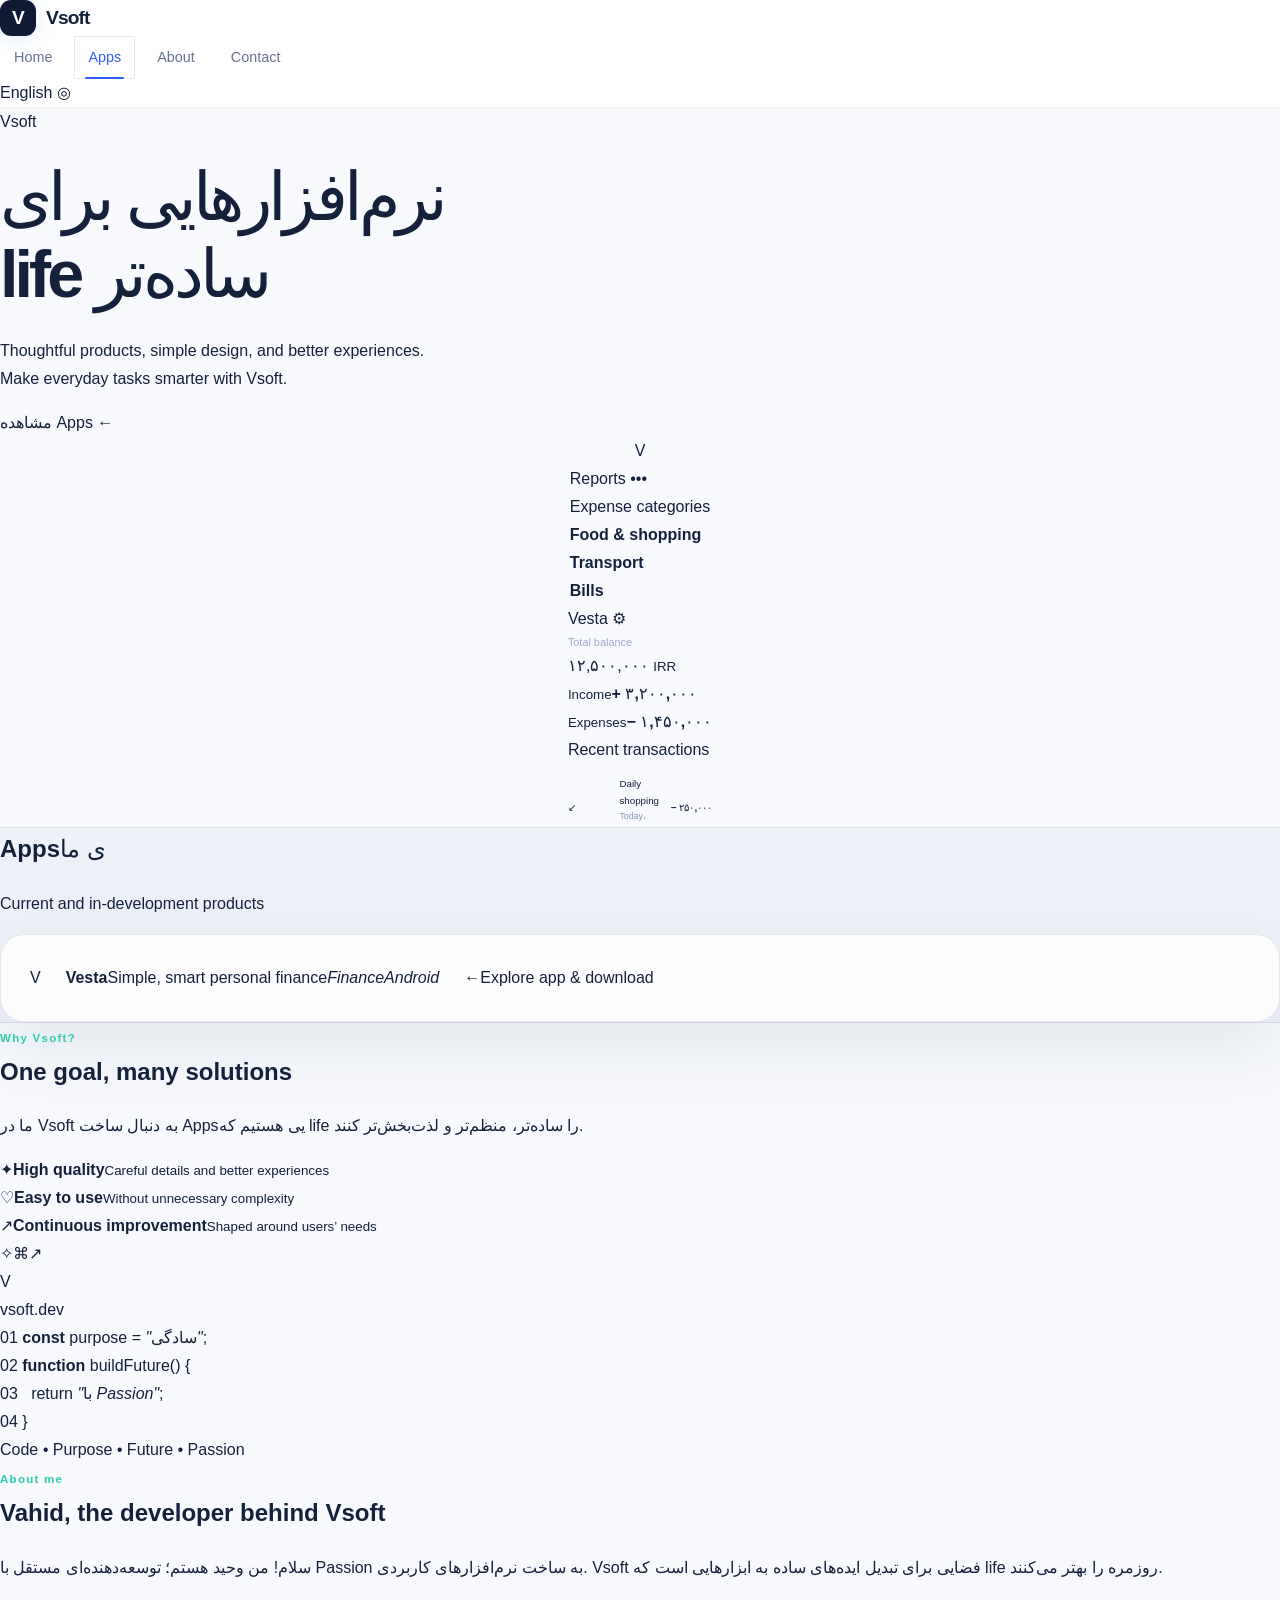
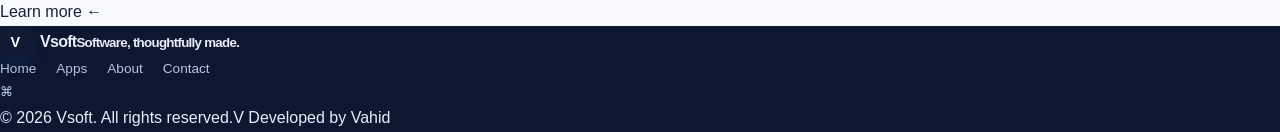
==== commit 0dc5f2c6: "Build English Vsoft brand homepage" ====
--- a/docs/en/index.html
+++ b/docs/en/index.html
@@ -1,47 +1 @@
-<!doctype html>
-<html lang="en" dir="ltr" data-theme="dark">
-<head>
-  <meta charset="utf-8">
-  <meta name="viewport" content="width=device-width, initial-scale=1">
-  <meta name="description" content="The official Vsoft website: independent software development and Android applications.">
-  <meta name="theme-color" content="#10131d">
-  <title>Vsoft — Software Development</title>
-  <link rel="icon" href="../assets/favicon.svg" type="image/svg+xml">
-  <link rel="stylesheet" href="../assets/styles.css">
-  <script src="../assets/script.js" defer></script>
-</head>
-<body>
-  <header class="site-header">
-    <div class="header-inner">
-      <a class="brand" href="./" aria-label="Vsoft home"><span class="brand-mark" aria-hidden="true">V</span><span>Vesta</span></a>
-      <button class="menu-toggle" type="button" aria-expanded="false" aria-controls="primary-nav" aria-label="Open menu"><span></span><span></span></button>
-      <nav class="nav" id="primary-nav" aria-label="Main navigation"><a href="#top" data-section-link>Home</a><a href="#features" data-section-link>Features</a><a href="#screenshots" data-section-link>Screenshots</a><a href="#download" data-section-link>Download</a><a href="#about" data-section-link>About Vsoft</a></nav>
-      <div class="header-tools">
-        <button class="theme-toggle" type="button" data-theme-toggle aria-label="Toggle theme" title="Toggle theme"><span data-theme-icon aria-hidden="true">☼</span></button>
-        <a class="language-switch" href="../fa/" lang="fa" dir="rtl">فارسی <span aria-hidden="true">↗</span></a>
-      </div>
-    </div>
-  </header>
-  <main>
-    
-<section class="hero section-wrap" id="top">
- <div class="hero-copy" data-reveal><span class="hero-wordmark">Vesta</span><h1>Personal finance,<br><span>simple and smart.</span></h1><p class="hero-text">Manage your income and expenses with ease. Stay one step ahead with better planning.</p><div class="hero-actions"><a class="button button-primary" data-download-link href="#" aria-disabled="true">Coming soon <span aria-hidden="true">↓</span></a></div><p class="hero-trust">Free <i>•</i> Secure <i>•</i> Simple</p></div>
- <div class="hero-art phone-stage" aria-label="Vesta app screen previews"><div class="phone phone-light"><div class="phone-notch"></div><div class="phone-head">Reports <span>•••</span></div><div class="donut"></div><div class="report-legend"><span>● Income</span><span>● Expenses</span><span>● Savings</span></div><div class="mini-bars"><i></i><i></i><i></i><i></i><i></i><i></i></div></div><div class="phone phone-dark"><div class="phone-notch"></div><div class="phone-head">Vesta <span>⚙</span></div><div class="balance-label">Total balance</div><div class="balance-number">12,500,000 <small> toman</small></div><div class="money-pair"><span>↗ Income<strong>+5,000,000</strong></span><span>↘ Expenses<strong>−2,450,000</strong></span></div><div class="transactions-title">Recent transactions</div><div class="transaction"><b class="tx-dot">↙</b><span>Groceries<small>Today</small></span><strong>−250,000</strong></div><div class="transaction"><b class="tx-dot green">↗</b><span>Salary<small>Yesterday</small></span><strong class="green-text">+4,000,000</strong></div><div class="transaction"><b class="tx-dot purple">⌂</b><span>Transport<small>Oct 22</small></span><strong>−110,000</strong></div><div class="phone-tabs">⌂　▥　✓　▣　◉</div></div></div>
-</section>
-<section class="feature-strip section-wrap" id="features"><article class="feature-mini"><span class="feature-icon blue">▣</span><h3>Simple interface</h3><p>Beautiful and intuitive</p></article><article class="feature-mini"><span class="feature-icon green">♙</span><h3>Strong security</h3><p>Protected with PIN</p></article><article class="feature-mini"><span class="feature-icon purple">▥</span><h3>Detailed reports</h3><p>Make better decisions</p></article><article class="feature-mini"><span class="feature-icon teal">☁</span><h3>Automatic backups</h3><p>Always within reach</p></article></section>
-<section class="feature-detail section-wrap" id="screenshots"><div class="form-visual"><div class="leaf-orb"><svg viewBox="0 0 180 160" role="img" aria-label="Leaf illustration"><path d="M88 143C45 111 35 65 42 22c41 14 69 44 46 91" fill="#79c8a4"/><path d="M88 143C93 94 119 54 153 37c9 42-11 84-65 106" fill="#3b9c78"/><path d="M88 143L54 53M88 143l49-86" stroke="#e7fff2" stroke-width="3" fill="none"/></svg></div><div class="transaction-form"><div class="form-top">New transaction <span>×</span></div><div class="form-switch"><b>Expense</b><span>Income</span></div><label>Category</label><div class="form-field">🛒　Groceries　⌄</div><label>Amount</label><div class="form-field">1,000,000 <small>toman</small></div><label>Note (optional)</label><div class="form-field muted-field">Weekly groceries</div><div class="form-submit">Save transaction</div></div></div><div class="feature-copy"><span class="eyebrow">FEATURES</span><h2>Everything at your fingertips</h2><p>From quick entries to account management, Vesta helps you understand your money with a clean and thoughtful experience.</p><ul class="check-list"><li>Quick transaction entry</li><li>Manage multiple bank accounts</li><li>Jalali calendar and dates</li><li>Tasks and reminders</li></ul></div></section>
-<section class="screenshots-section section-wrap"><div class="section-heading"><span class="eyebrow">APP PREVIEW</span><h2>Designed for everyday clarity</h2><p>A calm overview of balances, transactions and reports.</p></div><div class="screen-cards">
-<div class="screen-card screen-dashboard"><span>Home</span><strong>Balance overview</strong><div class="screen-balance">12,500,000 <small>toman</small></div><div class="screen-line"></div><div class="screen-line short"></div><div class="screen-mini-nav">⌂　▥　✓　▣</div></div>
-<div class="screen-card screen-report"><span>Reports</span><div class="donut large"></div><strong>Spending overview</strong><div class="screen-line"></div><div class="screen-line short"></div></div>
-<div class="screen-card screen-new"><span>New transaction</span><div class="mock-input">Expense　　Income</div><div class="mock-input">Category　⌄</div><div class="mock-input">Amount</div><div class="mock-save">Save</div></div>
-<div class="screen-card screen-tasks"><span>Tasks & reminders</span><strong>Stay organized</strong><div class="task-row">✓　Monthly budget</div><div class="task-row">✓　Review expenses</div><div class="task-row">○　Upcoming payment</div></div></div></section>
-<section class="download-section section-wrap" id="download"><div class="download-inner"><div class="android-symbol" aria-hidden="true">●</div><span class="eyebrow">GET VESTA</span><h2>Download the app</h2><p>Manage everyday finances with a clearer, calmer experience.</p><a class="button button-primary" data-download-link href="#" aria-disabled="true">Coming soon</a><small class="download-note">Coming soon</small></div></section>
-<section class="content-section section-wrap developer-section" id="about" data-reveal><div class="section-heading"><span class="eyebrow">DEVELOPER</span><h2>Thoughtfully built by Vsoft.</h2></div><div class="about-grid"><p class="lead">I'm Vahid, an independent developer building practical software under the Vsoft brand.</p><p class="body-copy">Vsoft focuses on useful Android experiences with clear interfaces and careful attention to detail.</p></div></section>
-    
-    
-    
-    
-  </main>
-  <footer class="site-footer"><div class="section-wrap footer-inner"><a class="brand footer-brand" href="#top"><span class="brand-mark">V</span><span>Vesta</span></a><div class="footer-links"><a href="#top">Home</a><a href="#features">Features</a><a href="#screenshots">Screenshots</a><a href="#download">Download</a></div><div class="footer-meta"><span>© <span data-year></span> Vesta</span></div></div><div class="developer-bar"><div class="developer-brand"><span class="developer-mark">V</span><div><strong>Vsoft</strong><small>Developed by Vahid</small></div></div><p>Independent software development</p><div class="contact-links" data-contact-links><strong>Contact me</strong><a data-contact-link="github" hidden>GitHub</a><a data-contact-link="telegram" hidden>Telegram</a><a data-contact-link="email" data-contact-email-link hidden>Email</a></div></div></footer>
-</body>
-</html>+<!doctype html><html lang="en" dir="ltr" data-theme="dark"><head><meta charset="utf-8"><meta name="viewport" content="width=device-width,initial-scale=1"><meta name="description" content="Vsoft؛ Software for a simpler life."><meta name="theme-color" content="#0b1530"><title>Vsoft — Software for a simpler life</title><link rel="icon" href="../assets/favicon.svg" type="image/svg+xml"><link rel="preload" href="../assets/fonts/PlusJakartaSans-Variable.woff2" as="font" type="font/woff2" crossorigin><link rel="preload" href="../assets/fonts/PlusJakartaSans-Variable.woff2" as="font" type="font/woff2" crossorigin><link rel="stylesheet" href="../assets/styles.css"><script src="../assets/script.js" defer></script></head><body class="vsoft-home"><header class="site-header home-header"><div class="home-header-inner"><a class="brand" href="./"><span class="brand-mark">V</span><span>Vsoft</span></a><nav class="nav home-nav" id="primary-nav"><a href="#top" data-section-link>Home</a><a href="#apps" data-section-link>Apps</a><a href="#about" data-section-link>About</a><a href="#contact" data-section-link>Contact</a></nav><div class="header-actions"><a class="language-pill" href="../fa/" lang="fa">English <span>◎</span></a><button class="menu-toggle" aria-expanded="false" aria-controls="primary-nav" aria-label="Open menu"><span></span><span></span></button></div></div></header><main id="top"><section class="home-hero"><div class="hero-copy" data-reveal><span class="hero-tag">Vsoft</span><h1>نرم‌افزارهایی برای<br>life <span class="gradient-text">ساده‌تر</span></h1><p>Thoughtful products, simple design, and better experiences.<br>Make everyday tasks smarter with Vsoft.</p><a class="gradient-button" href="#apps">مشاهده Apps <span>←</span></a></div><div class="hero-art" aria-label="Vesta app preview"><div class="hero-orb"></div><div class="floating-v-mark">V</div><div class="phone-mock phone-back"><div class="phone-speaker"></div><div class="mock-top">Reports <span>•••</span></div><div class="mock-chart"><div class="chart-ring"></div><div class="chart-lines"><i></i><i></i><i></i><i></i></div></div><div class="mock-label">Expense categories</div><div class="mock-row"><b></b><i></i><strong>Food & shopping</strong></div><div class="mock-row"><b></b><i></i><strong>Transport</strong></div><div class="mock-row"><b></b><i></i><strong>Bills</strong></div></div><div class="phone-mock phone-front"><div class="phone-speaker"></div><div class="mock-top">Vesta <span>⚙</span></div><div class="balance-label">Total balance</div><div class="balance-value">۱۲,۵۰۰,۰۰۰ <small>IRR</small></div><div class="balance-stats"><div><small>Income</small><b>+ ۳,۲۰۰,۰۰۰</b></div><div><small>Expenses</small><b>− ۱,۴۵۰,۰۰۰</b></div></div><div class="mock-label">Recent transactions</div><div class="transaction"><span class="transaction-dot teal">↙</span><span>Daily shopping<small>Today، ۱۰:۳۰</small></span><b>− ۲۵۰,۰۰۰</b></div><div class="transaction"><span class="transaction-dot blue">↗</span><span>Money received<small>Yesterday، ۱۶:۱۵</small></span><b class="positive">+ ۱,۰۰۰,۰۰۰</b></div><div class="mock-bottom"><i></i><i></i><i></i><i></i></div></div></div></section><section class="home-section apps-section" id="apps" data-reveal><div class="section-title"><h2>Appsی ما</h2><p>Current and in-development products</p></div><a class="app-card" href="./vesta/"><span class="vesta-icon">V</span><span class="app-card-copy"><strong>Vesta</strong><span>Simple, smart personal finance</span><span class="app-chips"><i>Finance</i><i>Android</i></span></span><span class="app-card-link"><span class="circle-arrow">←</span><span>Explore app & download</span></span></a></section><section class="why-panel" data-reveal><div class="why-copy"><span class="eyebrow">Why Vsoft?</span><h2>One goal, many solutions</h2><p>ما در Vsoft به دنبال ساخت Appsیی هستیم که life را ساده‌تر، منظم‌تر و لذت‌بخش‌تر کنند.</p><div class="value-list"><div><span class="value-icon">✦</span><span><b>High quality</b><small>Careful details and better experiences</small></span></div><div><span class="value-icon">♡</span><span><b>Easy to use</b><small>Without unnecessary complexity</small></span></div><div><span class="value-icon">↗</span><span><b>Continuous improvement</b><small>Shaped around users’ needs</small></span></div></div></div><div class="platform-art"><div class="platform-glow"></div><span class="float-symbol symbol-one">✧</span><span class="float-symbol symbol-two">⌘</span><span class="float-symbol symbol-three">↗</span><div class="platform-layer layer-bottom"></div><div class="platform-layer layer-mid"></div><div class="platform-layer layer-top"></div><div class="platform-logo">V</div></div></section><section class="home-section about-section" id="about" data-reveal><div class="about-illustration"><div class="desk-window"><div class="window-bar"><i></i><i></i><i></i><span>vsoft.dev</span></div><div class="code-content"><span>01</span> <b>const</b> purpose = <em>"سادگی"</em>;<br><span>02</span> <b>function</b> buildFuture() {<br><span>03</span> &nbsp;&nbsp;return <em>"با Passion"</em>;<br><span>04</span> }</div><div class="desk-laptop"><div class="laptop-screen"></div><div class="laptop-base"></div></div></div><div class="illustration-caption">Code <i>•</i> Purpose <i>•</i> Future <i>•</i> Passion</div></div><div class="about-copy"><span class="eyebrow">About me</span><h2>Vahid, the developer behind Vsoft</h2><p>سلام! من وحید هستم؛ توسعه‌دهنده‌ای مستقل با Passion به ساخت نرم‌افزارهای کاربردی. Vsoft فضایی برای تبدیل ایده‌های ساده به ابزارهایی است که life روزمره را بهتر می‌کنند.</p><a class="outline-button" href="#contact">Learn more <span>←</span></a></div></section></main><footer class="site-footer home-footer" id="contact"><div class="footer-main"><a class="brand footer-brand" href="./"><span class="brand-mark">V</span><span class="footer-brand-copy"><b>Vsoft</b><small>Software, thoughtfully made.</small></span></a><nav class="footer-links"><a href="#top">Home</a><a href="#apps">Apps</a><a href="#about">About</a><a href="#contact">Contact</a></nav><div class="contact-links" data-contact-links><a data-contact-link="github" aria-label="GitHub" hidden>⌘</a><a data-contact-link="telegram" aria-label="Telegram" hidden>➤</a><a data-contact-link="email" data-contact-email-link aria-label="Email" hidden>✉</a></div></div><div class="footer-bottom"><span>© <span data-year></span> Vsoft. All rights reserved.</span><span class="developed"><span class="mini-v">V</span> Developed by Vahid</span></div></footer></body></html>
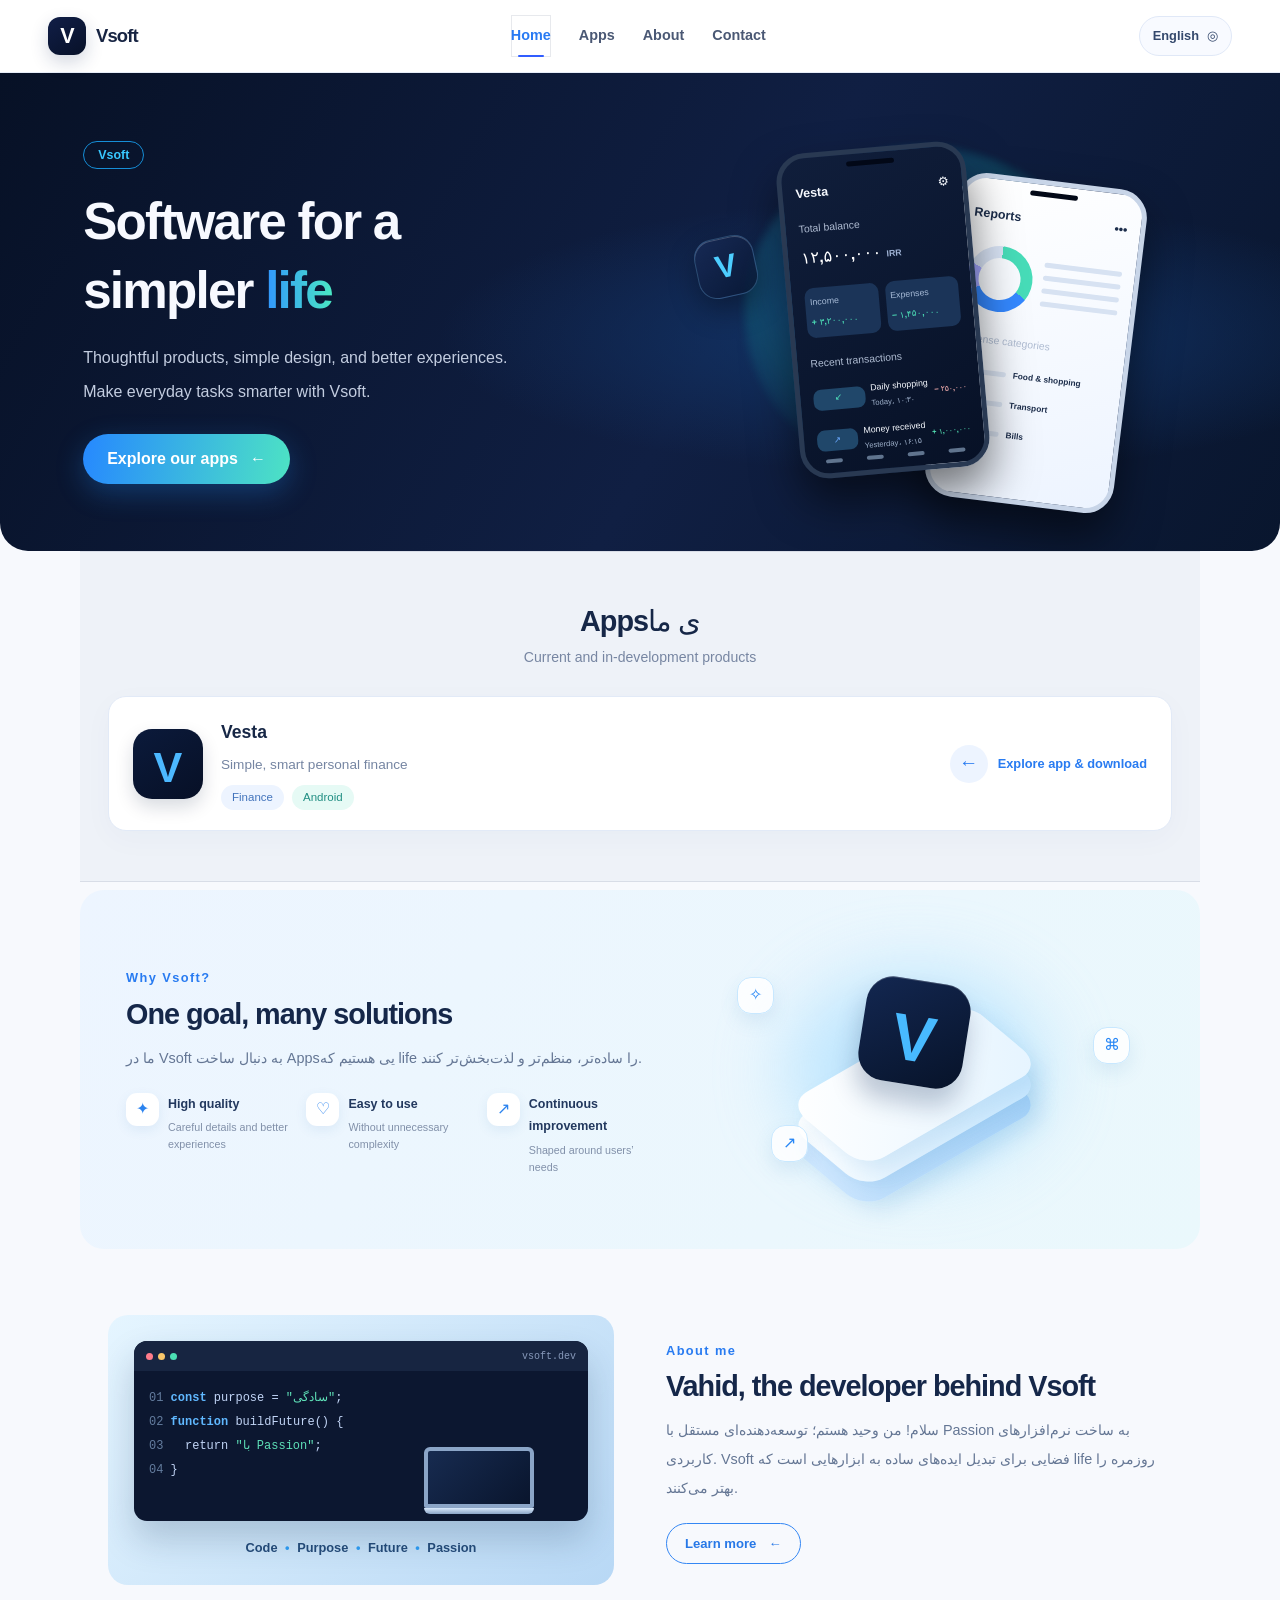
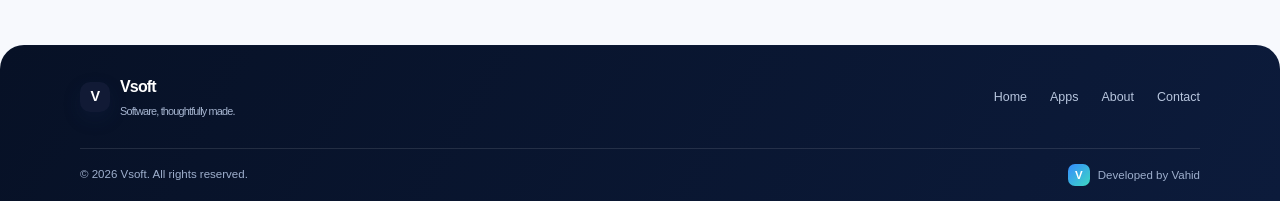
==== commit 2f5712a5: "Complete English homepage copy and controls" ====
--- a/docs/en/index.html
+++ b/docs/en/index.html
@@ -1 +1 @@
-<!doctype html><html lang="en" dir="ltr" data-theme="dark"><head><meta charset="utf-8"><meta name="viewport" content="width=device-width,initial-scale=1"><meta name="description" content="Vsoft؛ Software for a simpler life."><meta name="theme-color" content="#0b1530"><title>Vsoft — Software for a simpler life</title><link rel="icon" href="../assets/favicon.svg" type="image/svg+xml"><link rel="preload" href="../assets/fonts/PlusJakartaSans-Variable.woff2" as="font" type="font/woff2" crossorigin><link rel="preload" href="../assets/fonts/PlusJakartaSans-Variable.woff2" as="font" type="font/woff2" crossorigin><link rel="stylesheet" href="../assets/styles.css"><script src="../assets/script.js" defer></script></head><body class="vsoft-home"><header class="site-header home-header"><div class="home-header-inner"><a class="brand" href="./"><span class="brand-mark">V</span><span>Vsoft</span></a><nav class="nav home-nav" id="primary-nav"><a href="#top" data-section-link>Home</a><a href="#apps" data-section-link>Apps</a><a href="#about" data-section-link>About</a><a href="#contact" data-section-link>Contact</a></nav><div class="header-actions"><a class="language-pill" href="../fa/" lang="fa">English <span>◎</span></a><button class="menu-toggle" aria-expanded="false" aria-controls="primary-nav" aria-label="Open menu"><span></span><span></span></button></div></div></header><main id="top"><section class="home-hero"><div class="hero-copy" data-reveal><span class="hero-tag">Vsoft</span><h1>نرم‌افزارهایی برای<br>life <span class="gradient-text">ساده‌تر</span></h1><p>Thoughtful products, simple design, and better experiences.<br>Make everyday tasks smarter with Vsoft.</p><a class="gradient-button" href="#apps">مشاهده Apps <span>←</span></a></div><div class="hero-art" aria-label="Vesta app preview"><div class="hero-orb"></div><div class="floating-v-mark">V</div><div class="phone-mock phone-back"><div class="phone-speaker"></div><div class="mock-top">Reports <span>•••</span></div><div class="mock-chart"><div class="chart-ring"></div><div class="chart-lines"><i></i><i></i><i></i><i></i></div></div><div class="mock-label">Expense categories</div><div class="mock-row"><b></b><i></i><strong>Food & shopping</strong></div><div class="mock-row"><b></b><i></i><strong>Transport</strong></div><div class="mock-row"><b></b><i></i><strong>Bills</strong></div></div><div class="phone-mock phone-front"><div class="phone-speaker"></div><div class="mock-top">Vesta <span>⚙</span></div><div class="balance-label">Total balance</div><div class="balance-value">۱۲,۵۰۰,۰۰۰ <small>IRR</small></div><div class="balance-stats"><div><small>Income</small><b>+ ۳,۲۰۰,۰۰۰</b></div><div><small>Expenses</small><b>− ۱,۴۵۰,۰۰۰</b></div></div><div class="mock-label">Recent transactions</div><div class="transaction"><span class="transaction-dot teal">↙</span><span>Daily shopping<small>Today، ۱۰:۳۰</small></span><b>− ۲۵۰,۰۰۰</b></div><div class="transaction"><span class="transaction-dot blue">↗</span><span>Money received<small>Yesterday، ۱۶:۱۵</small></span><b class="positive">+ ۱,۰۰۰,۰۰۰</b></div><div class="mock-bottom"><i></i><i></i><i></i><i></i></div></div></div></section><section class="home-section apps-section" id="apps" data-reveal><div class="section-title"><h2>Appsی ما</h2><p>Current and in-development products</p></div><a class="app-card" href="./vesta/"><span class="vesta-icon">V</span><span class="app-card-copy"><strong>Vesta</strong><span>Simple, smart personal finance</span><span class="app-chips"><i>Finance</i><i>Android</i></span></span><span class="app-card-link"><span class="circle-arrow">←</span><span>Explore app & download</span></span></a></section><section class="why-panel" data-reveal><div class="why-copy"><span class="eyebrow">Why Vsoft?</span><h2>One goal, many solutions</h2><p>ما در Vsoft به دنبال ساخت Appsیی هستیم که life را ساده‌تر، منظم‌تر و لذت‌بخش‌تر کنند.</p><div class="value-list"><div><span class="value-icon">✦</span><span><b>High quality</b><small>Careful details and better experiences</small></span></div><div><span class="value-icon">♡</span><span><b>Easy to use</b><small>Without unnecessary complexity</small></span></div><div><span class="value-icon">↗</span><span><b>Continuous improvement</b><small>Shaped around users’ needs</small></span></div></div></div><div class="platform-art"><div class="platform-glow"></div><span class="float-symbol symbol-one">✧</span><span class="float-symbol symbol-two">⌘</span><span class="float-symbol symbol-three">↗</span><div class="platform-layer layer-bottom"></div><div class="platform-layer layer-mid"></div><div class="platform-layer layer-top"></div><div class="platform-logo">V</div></div></section><section class="home-section about-section" id="about" data-reveal><div class="about-illustration"><div class="desk-window"><div class="window-bar"><i></i><i></i><i></i><span>vsoft.dev</span></div><div class="code-content"><span>01</span> <b>const</b> purpose = <em>"سادگی"</em>;<br><span>02</span> <b>function</b> buildFuture() {<br><span>03</span> &nbsp;&nbsp;return <em>"با Passion"</em>;<br><span>04</span> }</div><div class="desk-laptop"><div class="laptop-screen"></div><div class="laptop-base"></div></div></div><div class="illustration-caption">Code <i>•</i> Purpose <i>•</i> Future <i>•</i> Passion</div></div><div class="about-copy"><span class="eyebrow">About me</span><h2>Vahid, the developer behind Vsoft</h2><p>سلام! من وحید هستم؛ توسعه‌دهنده‌ای مستقل با Passion به ساخت نرم‌افزارهای کاربردی. Vsoft فضایی برای تبدیل ایده‌های ساده به ابزارهایی است که life روزمره را بهتر می‌کنند.</p><a class="outline-button" href="#contact">Learn more <span>←</span></a></div></section></main><footer class="site-footer home-footer" id="contact"><div class="footer-main"><a class="brand footer-brand" href="./"><span class="brand-mark">V</span><span class="footer-brand-copy"><b>Vsoft</b><small>Software, thoughtfully made.</small></span></a><nav class="footer-links"><a href="#top">Home</a><a href="#apps">Apps</a><a href="#about">About</a><a href="#contact">Contact</a></nav><div class="contact-links" data-contact-links><a data-contact-link="github" aria-label="GitHub" hidden>⌘</a><a data-contact-link="telegram" aria-label="Telegram" hidden>➤</a><a data-contact-link="email" data-contact-email-link aria-label="Email" hidden>✉</a></div></div><div class="footer-bottom"><span>© <span data-year></span> Vsoft. All rights reserved.</span><span class="developed"><span class="mini-v">V</span> Developed by Vahid</span></div></footer></body></html>+<!doctype html><html lang="en" dir="ltr" data-theme="dark"><head><meta charset="utf-8"><meta name="viewport" content="width=device-width,initial-scale=1"><meta name="description" content="Vsoft makes thoughtfully designed software for a simpler everyday life."><meta name="theme-color" content="#0b1530"><title>Vsoft — Software for a simpler life</title><link rel="icon" href="../assets/favicon.svg" type="image/svg+xml"><link rel="preload" href="../assets/fonts/PlusJakartaSans-Variable.woff2" as="font" type="font/woff2" crossorigin><link rel="stylesheet" href="../assets/styles.css"><script src="../assets/script.js" defer></script></head><body class="vsoft-home"><header class="site-header home-header"><div class="home-header-inner"><a class="brand" href="./"><span class="brand-mark">V</span><span>Vsoft</span></a><nav class="nav home-nav" id="primary-nav"><a href="#top" data-section-link>Home</a><a href="#apps" data-section-link>Apps</a><a href="#about" data-section-link>About</a><a href="#contact" data-section-link>Contact</a></nav><div class="header-actions"><a class="language-pill" href="../fa/" lang="fa" aria-label="Switch to Persian">English <span>◎</span></a><button class="menu-toggle" aria-expanded="false" aria-controls="primary-nav" aria-label="Open menu"><span></span><span></span></button></div></div></header><main id="top"><section class="home-hero"><div class="hero-copy" data-reveal><span class="hero-tag">Vsoft</span><h1>Software for a<br>simpler <span class="gradient-text">life</span></h1><p>Thoughtful products, simple design, and better experiences.<br>Make everyday tasks smarter with Vsoft.</p><a class="gradient-button" href="#apps">Explore our apps <span>←</span></a></div><div class="hero-art" aria-label="Vesta app preview"><div class="hero-orb"></div><div class="floating-v-mark">V</div><div class="phone-mock phone-back"><div class="phone-speaker"></div><div class="mock-top">Reports <span>•••</span></div><div class="mock-chart"><div class="chart-ring"></div><div class="chart-lines"><i></i><i></i><i></i><i></i></div></div><div class="mock-label">Expense categories</div><div class="mock-row"><b></b><i></i><strong>Food & shopping</strong></div><div class="mock-row"><b></b><i></i><strong>Transport</strong></div><div class="mock-row"><b></b><i></i><strong>Bills</strong></div></div><div class="phone-mock phone-front"><div class="phone-speaker"></div><div class="mock-top">Vesta <span>⚙</span></div><div class="balance-label">Total balance</div><div class="balance-value">۱۲,۵۰۰,۰۰۰ <small>IRR</small></div><div class="balance-stats"><div><small>Income</small><b>+ ۳,۲۰۰,۰۰۰</b></div><div><small>Expenses</small><b>− ۱,۴۵۰,۰۰۰</b></div></div><div class="mock-label">Recent transactions</div><div class="transaction"><span class="transaction-dot teal">↙</span><span>Daily shopping<small>Today، ۱۰:۳۰</small></span><b>− ۲۵۰,۰۰۰</b></div><div class="transaction"><span class="transaction-dot blue">↗</span><span>Money received<small>Yesterday، ۱۶:۱۵</small></span><b class="positive">+ ۱,۰۰۰,۰۰۰</b></div><div class="mock-bottom"><i></i><i></i><i></i><i></i></div></div></div></section><section class="home-section apps-section" id="apps" data-reveal><div class="section-title"><h2>Appsی ما</h2><p>Current and in-development products</p></div><a class="app-card" href="./vesta/"><span class="vesta-icon">V</span><span class="app-card-copy"><strong>Vesta</strong><span>Simple, smart personal finance</span><span class="app-chips"><i>Finance</i><i>Android</i></span></span><span class="app-card-link"><span class="circle-arrow">←</span><span>Explore app & download</span></span></a></section><section class="why-panel" data-reveal><div class="why-copy"><span class="eyebrow">Why Vsoft?</span><h2>One goal, many solutions</h2><p>ما در Vsoft به دنبال ساخت Appsیی هستیم که life را ساده‌تر، منظم‌تر و لذت‌بخش‌تر کنند.</p><div class="value-list"><div><span class="value-icon">✦</span><span><b>High quality</b><small>Careful details and better experiences</small></span></div><div><span class="value-icon">♡</span><span><b>Easy to use</b><small>Without unnecessary complexity</small></span></div><div><span class="value-icon">↗</span><span><b>Continuous improvement</b><small>Shaped around users’ needs</small></span></div></div></div><div class="platform-art"><div class="platform-glow"></div><span class="float-symbol symbol-one">✧</span><span class="float-symbol symbol-two">⌘</span><span class="float-symbol symbol-three">↗</span><div class="platform-layer layer-bottom"></div><div class="platform-layer layer-mid"></div><div class="platform-layer layer-top"></div><div class="platform-logo">V</div></div></section><section class="home-section about-section" id="about" data-reveal><div class="about-illustration"><div class="desk-window"><div class="window-bar"><i></i><i></i><i></i><span>vsoft.dev</span></div><div class="code-content"><span>01</span> <b>const</b> purpose = <em>"سادگی"</em>;<br><span>02</span> <b>function</b> buildFuture() {<br><span>03</span> &nbsp;&nbsp;return <em>"با Passion"</em>;<br><span>04</span> }</div><div class="desk-laptop"><div class="laptop-screen"></div><div class="laptop-base"></div></div></div><div class="illustration-caption">Code <i>•</i> Purpose <i>•</i> Future <i>•</i> Passion</div></div><div class="about-copy"><span class="eyebrow">About me</span><h2>Vahid, the developer behind Vsoft</h2><p>سلام! من وحید هستم؛ توسعه‌دهنده‌ای مستقل با Passion به ساخت نرم‌افزارهای کاربردی. Vsoft فضایی برای تبدیل ایده‌های ساده به ابزارهایی است که life روزمره را بهتر می‌کنند.</p><a class="outline-button" href="#contact">Learn more <span>←</span></a></div></section></main><footer class="site-footer home-footer" id="contact"><div class="footer-main"><a class="brand footer-brand" href="./"><span class="brand-mark">V</span><span class="footer-brand-copy"><b>Vsoft</b><small>Software, thoughtfully made.</small></span></a><nav class="footer-links"><a href="#top">Home</a><a href="#apps">Apps</a><a href="#about">About</a><a href="#contact">Contact</a></nav><div class="contact-links" data-contact-links><a data-contact-link="github" aria-label="GitHub" hidden>⌘</a><a data-contact-link="telegram" aria-label="Telegram" hidden>➤</a><a data-contact-link="email" data-contact-email-link aria-label="Email" hidden>✉</a></div></div><div class="footer-bottom"><span>© <span data-year></span> Vsoft. All rights reserved.</span><span class="developed"><span class="mini-v">V</span> Developed by Vahid</span></div></footer></body></html>
--- a/docs/assets/styles.css
+++ b/docs/assets/styles.css
@@ -138,3 +138,25 @@
 @media(max-width:800px){.screen-cards{grid-template-columns:repeat(2,minmax(0,1fr));gap:14px}.developer-bar{flex-direction:column;align-items:flex-start;padding:22px 24px}.contact-links{flex-wrap:wrap}.site-footer .footer-inner{align-items:flex-start}}
 @media(max-width:640px){.header-inner{gap:8px}.brand{font-size:1rem}.brand-mark{width:32px;height:32px}.header-tools{margin-inline-start:auto}.nav{top:calc(100% + 8px)}.hero{border-radius:0 0 24px 24px}.feature-strip{grid-template-columns:repeat(2,minmax(0,1fr))}.feature-mini{padding:12px 5px}.feature-detail{gap:12px}.form-visual{min-height:260px;order:0}.feature-copy{order:1}.screenshots-section{padding-block:35px 48px}.screen-cards{display:flex;overflow-x:auto;scroll-snap-type:x mandatory;padding:6px 2px 18px;gap:12px;max-width:100%;overscroll-behavior-x:contain}.screen-card{flex:0 0 72%;scroll-snap-align:start;min-height:235px}.download-section{padding-bottom:45px}.download-inner{padding:36px 20px}.developer-bar{padding:22px 18px}.footer-links{gap:12px}.site-footer .footer-inner{gap:15px}.site-footer .footer-meta{margin-inline-start:0}}
 @media(prefers-reduced-motion:reduce){.phone-dark,.phone-light{animation:none!important}}
+ 
+@font-face{font-family:Estedad;src:url("./fonts/Estedad-Variable.woff2") format("woff2");font-weight:100 900;font-display:swap}
+@font-face{font-family:Vazirmatn;src:url("./fonts/Vazirmatn-Variable.woff2") format("woff2");font-weight:100 900;font-display:swap}
+@font-face{font-family:PlusJakartaSans;src:url("./fonts/PlusJakartaSans-Variable.woff2") format("woff2");font-weight:200 800;font-display:swap}
+.vsoft-home{--navy:#0a1530;--blue:#3289ff;--mint:#47e3c2;background:#f7f9fd;color:#13203b;font-family:Vazirmatn,Tahoma,"Segoe UI",sans-serif;line-height:1.8}
+html[lang=en] .vsoft-home{font-family:PlusJakartaSans,Inter,"Segoe UI",sans-serif}
+.vsoft-home h1,.vsoft-home h2{font-family:Estedad,Vazirmatn,Tahoma,sans-serif;letter-spacing:-.035em;line-height:1.35}html[lang=en] .vsoft-home h1,html[lang=en] .vsoft-home h2{font-family:PlusJakartaSans,Inter,sans-serif}
+.home-header{position:sticky;top:0;z-index:20;background:#ffffffeb;border-bottom:1px solid #e7edf8;backdrop-filter:blur(18px);color:#172442}.home-header-inner{max-width:1240px;margin:auto;min-height:72px;padding:10px 28px;display:flex;align-items:center;justify-content:space-between;gap:24px}
+.vsoft-home .brand{display:inline-flex;align-items:center;gap:10px;font-weight:800;color:#172442;font-size:1.15rem;white-space:nowrap}.brand-mark{display:grid;place-items:center;width:38px;height:38px;border-radius:12px;background:linear-gradient(145deg,#111e47,#071128);box-shadow:0 7px 18px #172b5830;color:#fff;font-size:1.35rem;font-weight:800}
+.home-nav{display:flex;gap:28px;align-items:center;margin:auto}.vsoft-home .nav a{color:#4a5874;font-size:.9rem;font-weight:600;padding:8px 0;position:relative}.vsoft-home .nav a:hover,.vsoft-home .nav a.is-active{color:#287af3}.header-actions{display:flex;align-items:center;gap:10px}.language-pill{border:1px solid #e0e8f7;background:#f8faff;border-radius:99px;padding:7px 13px;display:flex;gap:8px;align-items:center;font-size:.8rem;font-weight:700;color:#34486c;white-space:nowrap}.menu-toggle{display:none;border:1px solid #e2e9f6;background:#fff;border-radius:12px;width:42px;height:42px;padding:10px}.menu-toggle span{display:block;height:2px;background:#142347;margin:5px 0;border-radius:3px}
+.home-hero{position:relative;isolation:isolate;overflow:hidden;max-width:1440px;margin:0 auto;padding:64px max(6.5%,calc((100% - 1240px)/2));min-height:450px;border-radius:0 0 28px 28px;background:radial-gradient(ellipse at 72% 55%,#12366b 0,transparent 37%),linear-gradient(120deg,#071126,#101f43 56%,#09162e);color:#f7f9ff;display:grid;grid-template-columns:1fr 1fr;align-items:center;gap:24px}
+.hero-copy{position:relative;z-index:2;max-width:520px}.hero-tag{display:inline-flex;border:1px solid #168ed7;border-radius:99px;color:#38c7ff;padding:2px 14px;font-size:.78rem;margin-bottom:18px;font-weight:700}.hero-copy h1{font-size:clamp(2.3rem,4vw,3.5rem);font-weight:800;margin:0 0 16px}.gradient-text{background:linear-gradient(90deg,#3195ff,#4ae7c4);-webkit-background-clip:text;background-clip:text;color:transparent}.hero-copy p{color:#c3cde0;margin:0 0 25px;font-size:1rem;line-height:2.1}.gradient-button{display:inline-flex;align-items:center;gap:12px;padding:11px 24px;border-radius:99px;background:linear-gradient(100deg,#2688ff,#4de3c4);color:white;font-weight:800;box-shadow:0 9px 28px #238cf84a;transition:transform .2s}.gradient-button:hover{transform:translateY(-3px)}
+.hero-art{height:350px;position:relative;min-width:0}.hero-orb{position:absolute;width:360px;height:330px;top:10px;left:50%;transform:translateX(-50%);border-radius:50%;background:radial-gradient(circle at 40% 35%,#236bc4a8,#147b8c58 48%,transparent 70%);filter:blur(4px)}.phone-mock{position:absolute;width:190px;height:326px;top:10px;border:5px solid #293952;border-radius:29px;background:linear-gradient(150deg,#101e3b,#071126);box-shadow:0 24px 45px #0008;color:#f7faff;padding:22px 13px 12px;overflow:hidden}.phone-front{left:25%;z-index:3;transform:rotate(-5deg)}.phone-back{left:53%;top:43px;z-index:2;transform:rotate(7deg);background:linear-gradient(160deg,#fff,#edf4ff);color:#1c2d4b;border-color:#c8d5e8}.phone-speaker{position:absolute;top:7px;left:calc(50% - 24px);width:48px;height:5px;border-radius:8px;background:#020817}.mock-top{display:flex;justify-content:space-between;font-weight:800;font-size:.78rem;margin:2px 0 16px}.balance-label,.mock-label{font-size:.65rem;color:#aebbd1}.balance-value{font-size:1rem;font-weight:800;color:#fff;margin:5px 0 15px}.balance-value small{font-size:.55rem;color:#9fb2d4}.balance-stats{display:grid;grid-template-columns:1fr 1fr;gap:7px;margin-bottom:17px}.balance-stats div{background:#1b3458;border-radius:9px;padding:7px 5px}.balance-stats small,.balance-stats b{display:block;font-size:.55rem}.balance-stats small{color:#a6bad6}.balance-stats b{color:#4de1b8;margin-top:4px}.transaction{display:flex;align-items:center;gap:6px;font-size:.55rem;margin-top:12px;white-space:nowrap}.transaction>span:nth-child(2){flex:1}.transaction small{display:block;color:#9eb0ca;font-size:.48rem}.transaction b{font-size:.48rem;color:#ffb5b5}.transaction b.positive{color:#55e6b7}.transaction-dot{width:21px;height:21px;border-radius:8px;display:grid;place-items:center;background:#20476a}.transaction-dot.teal{color:#51e6be}.transaction-dot.blue{color:#6aa9ff}.mock-chart{display:flex;gap:10px;align-items:center;margin:20px 0}.chart-ring{width:66px;height:66px;border-radius:50%;background:conic-gradient(#47dcb8 0 34%,#3488ff 34% 68%,#a4a8ff 68% 82%,#d9e4f6 82%);position:relative}.chart-ring:after{content:"";position:absolute;inset:12px;border-radius:50%;background:#f8fbff}.chart-lines{flex:1}.chart-lines i{display:block;height:5px;margin:8px 0;border-radius:6px;background:#d7e2f2}.mock-row{display:flex;align-items:center;gap:7px;margin-top:15px;font-size:.52rem}.mock-row b{width:9px;height:9px;border-radius:50%;background:#4bdbb8}.mock-row i{height:5px;width:35px;border-radius:5px;background:#dbe5f4}.mock-row strong{font-weight:600}.mock-bottom{position:absolute;bottom:10px;left:20px;right:20px;display:flex;justify-content:space-between}.mock-bottom i{width:17px;height:4px;border-radius:4px;background:#60748e}.floating-v-mark{position:absolute;z-index:4;left:8%;top:100px;width:60px;height:60px;border-radius:19px;display:grid;place-items:center;font-size:2rem;font-weight:900;color:#4dceff;background:linear-gradient(145deg,#182b57cc,#07142ecc);border:1px solid #80caff44;box-shadow:0 12px 30px #0005,inset 0 1px #ffffff35;transform:rotate(-12deg)}
+.home-section{max-width:1120px;margin:0 auto;padding:50px 28px}.section-title{text-align:center;margin-bottom:26px}.section-title h2{font-size:1.8rem;margin:0 0 4px;color:#162747}.section-title p{margin:0;color:#7786a2;font-size:.88rem}.app-card{display:flex;align-items:center;gap:18px;border:1px solid #e2eaf7;background:#fff;border-radius:18px;padding:20px 24px;box-shadow:0 8px 30px #163d7a08;transition:transform .2s,box-shadow .2s}.app-card:hover{transform:translateY(-3px);box-shadow:0 15px 36px #163d7a15}.vesta-icon{width:70px;height:70px;flex:none;border-radius:19px;display:grid;place-items:center;background:linear-gradient(145deg,#0b1a3b,#071026);color:#4cb8ff;font-size:2.7rem;font-weight:900;box-shadow:0 8px 18px #091a3828}.app-card-copy{display:flex;flex-direction:column;gap:4px;flex:1}.app-card-copy strong{font-size:1.1rem;color:#172746}.app-card-copy>span:nth-child(2){color:#7585a2;font-size:.85rem}.app-chips{display:flex;gap:8px;margin-top:4px}.app-chips i{font-style:normal;font-size:.72rem;color:#4374bc;background:#edf4ff;border-radius:99px;padding:2px 11px}.app-chips i+i{color:#218f83;background:#e6faf5}.app-card-link{display:flex;align-items:center;gap:10px;color:#287bf1;font-size:.8rem;font-weight:700}.circle-arrow{width:38px;height:38px;display:grid;place-items:center;border-radius:50%;background:#edf4ff;font-size:1.2rem}
+.why-panel{max-width:1120px;margin:8px auto 28px;padding:42px 46px;border-radius:24px;background:linear-gradient(120deg,#edf5ff,#eaf8fc);display:grid;grid-template-columns:1.05fr .95fr;align-items:center;gap:20px;overflow:hidden}.why-copy .eyebrow,.about-copy .eyebrow{color:#287bf1;font-size:.8rem;font-weight:800}.why-copy h2,.about-copy h2{font-size:1.8rem;margin:3px 0 10px;color:#152749}.why-copy>p,.about-copy>p{color:#647694;font-size:.9rem;margin:0 0 20px;line-height:2}.value-list{display:grid;grid-template-columns:repeat(3,minmax(0,1fr));gap:12px}.value-list>div{display:flex;gap:9px;align-items:flex-start}.value-icon{display:grid;place-items:center;flex:none;width:33px;height:33px;border-radius:11px;color:#2b83ef;background:#fff;box-shadow:0 4px 12px #3976b318}.value-list b,.value-list small{display:block}.value-list b{font-size:.78rem;color:#22385e}.value-list small{font-size:.67rem;color:#8190a9;line-height:1.6;margin-top:4px}
+.platform-art{height:275px;position:relative;display:grid;place-items:center}.platform-glow{position:absolute;width:260px;height:200px;border-radius:50%;background:#a4dcff;filter:blur(35px);opacity:.6}.platform-layer{position:absolute;width:205px;height:95px;border-radius:23px;transform:rotate(-30deg) skew(20deg);box-shadow:0 14px 20px #5b9ed82b}.layer-bottom{top:146px;background:linear-gradient(135deg,#d4eaff,#a8d4fa)}.layer-mid{top:126px;background:linear-gradient(135deg,#fff,#c8e8ff)}.layer-top{top:105px;background:linear-gradient(135deg,#fff,#e5f4ff)}.platform-logo{z-index:2;position:absolute;top:48px;width:105px;height:105px;border-radius:27px;background:linear-gradient(145deg,#132751,#071329);box-shadow:0 18px 25px #102c5840,inset 0 1px #ffffff36;display:grid;place-items:center;color:#48baff;font-size:4.1rem;font-weight:900;transform:rotate(9deg)}.float-symbol{position:absolute;z-index:4;width:37px;height:37px;border-radius:14px;background:#ffffffd9;border:1px solid #c8e8ff;display:grid;place-items:center;color:#2686f5;box-shadow:0 8px 18px #4a8cbd20}.symbol-one{top:45px;left:13%}.symbol-two{top:95px;right:5%}.symbol-three{bottom:45px;left:20%}
+.about-section{display:grid;grid-template-columns:1fr 1fr;align-items:center;gap:52px;padding-top:38px;padding-bottom:60px}.outline-button{display:inline-flex;align-items:center;gap:12px;border:1px solid #3487f4;border-radius:99px;padding:8px 18px;color:#2778e7;font-weight:700;font-size:.82rem}.about-illustration{min-height:250px;border-radius:20px;padding:26px;background:linear-gradient(135deg,#e5f5ff,#b8d8f5);display:flex;flex-direction:column;justify-content:center;gap:15px;overflow:hidden}.desk-window{position:relative;background:#0c1730;border-radius:13px;min-height:180px;box-shadow:0 18px 35px #15365a38;overflow:hidden}.window-bar{height:30px;background:#172541;display:flex;align-items:center;gap:5px;padding:0 12px}.window-bar i{width:7px;height:7px;border-radius:50%;background:#ff7c8b}.window-bar i:nth-child(2){background:#f7c66a}.window-bar i:nth-child(3){background:#4bdfb4}.window-bar span{margin-left:auto;color:#8799ba;font:10px monospace}.code-content{padding:15px;color:#c2d5f6;font:12px/2 monospace;direction:ltr;text-align:left}.code-content>span{color:#647d9f}.code-content b{color:#60b8ff}.code-content em{color:#5ee0b7;font-style:normal}.desk-laptop{position:absolute;right:12%;bottom:7px;width:110px}.laptop-screen{height:61px;border:4px solid #8ba5c7;border-radius:6px 6px 2px 2px;background:linear-gradient(135deg,#172b50,#09152d)}.laptop-base{height:6px;background:linear-gradient(#d9e9fb,#8ba5c7);border-radius:0 0 8px 8px}.illustration-caption{font-weight:700;font-size:.8rem;color:#244b79;text-align:center}.illustration-caption i{font-style:normal;color:#2e9ef6;padding:0 4px}
+.home-footer{background:linear-gradient(120deg,#071126,#0c1b3b);color:#f5f8ff;padding:0 max(5%,calc((100% - 1120px)/2));border-radius:24px 24px 0 0}.footer-main{display:flex;align-items:center;justify-content:space-between;gap:24px;padding:27px 0;border-bottom:1px solid #ffffff1c}.vsoft-home .footer-brand{color:#fff}.footer-brand-copy b,.footer-brand-copy small{display:block}.footer-brand-copy b{font-size:1rem}.footer-brand-copy small{font-size:.68rem;color:#a6b5d0;font-weight:400;direction:ltr}.footer-links{display:flex;gap:23px;flex-wrap:wrap}.footer-links a{font-size:.78rem;color:#b8c6de}.footer-links a:hover{color:#5ce5c6}.contact-links{display:flex;gap:9px}.contact-links a{width:34px;height:34px;border-radius:50%;border:1px solid #ffffff32;display:grid;place-items:center;color:#e6f1ff;font-weight:700}.contact-links a[hidden],.contact-links[hidden]{display:none!important}.footer-bottom{display:flex;justify-content:space-between;gap:16px;padding:15px 0;color:#9eafcd;font-size:.72rem}.developed{display:flex;align-items:center;gap:8px}.mini-v{display:grid;place-items:center;width:22px;height:22px;border-radius:7px;background:linear-gradient(135deg,#348bff,#3ed9c2);color:white;font-weight:900}
+@media(min-width:900px){.phone-front{animation:phone-float 6s ease-in-out infinite}.phone-back{animation:phone-float 7s ease-in-out infinite reverse}.floating-v-mark{animation:mark-float 5s ease-in-out infinite}}@keyframes phone-float{0%,100%{translate:0 0}50%{translate:0 -8px}}@keyframes mark-float{0%,100%{translate:0 0}50%{translate:0 -10px}}
+@media(max-width:850px){.home-header-inner{padding:10px 20px}.home-nav{gap:17px}.home-hero{padding:48px 6%;grid-template-columns:1fr 1fr;min-height:400px}.hero-copy h1{font-size:2.25rem}.hero-art{transform:scale(.88);transform-origin:center}.phone-front{left:17%}.phone-back{left:48%}.why-panel{margin:8px 20px 24px;padding:32px 25px;grid-template-columns:1fr .8fr}.value-list{grid-template-columns:1fr}.platform-art{transform:scale(.9)}.about-section{gap:28px}.home-section{padding:42px 22px}}
+@media(max-width:640px){.home-header-inner{min-height:66px;padding:9px 15px}.vsoft-home .brand{font-size:1.05rem}.brand-mark{width:36px;height:36px}.menu-toggle{display:block}.home-nav{display:flex;position:absolute;top:calc(100% + 1px);left:12px;right:12px;background:#fff;border:1px solid #e3eaf5;border-radius:17px;padding:10px;box-shadow:0 18px 40px #172e521c;flex-direction:column;align-items:stretch;gap:0;opacity:0;visibility:hidden;transform:translateY(-8px);transition:opacity .2s,transform .2s,visibility .2s}.home-nav.is-open{opacity:1;visibility:visible;transform:none}.vsoft-home .home-nav a{padding:10px 14px;border-radius:10px}.header-actions{gap:8px}.language-pill{padding:6px 9px;font-size:.72rem}.home-hero{padding:35px 23px 22px;grid-template-columns:1fr;gap:2px;text-align:center}.hero-copy h1{font-size:2.05rem;margin-bottom:12px}.hero-copy p{font-size:.85rem;line-height:1.9;margin-bottom:18px}.hero-art{width:100%;height:280px;transform:scale(.83);transform-origin:top center;margin:12px auto -20px;max-width:430px}.phone-front{left:22%}.phone-back{left:52%;top:30px}.floating-v-mark{left:8%;top:78px}.home-section{padding:35px 17px}.section-title h2{font-size:1.55rem}.app-card{padding:15px 13px;gap:11px}.vesta-icon{width:52px;height:52px;font-size:2rem}.app-card-copy strong{font-size:1rem}.app-card-copy>span:nth-child(2){font-size:.73rem}.app-chips i{font-size:.65rem;padding:1px 8px}.app-card-link{font-size:0;flex-direction:column;gap:0}.circle-arrow{width:34px;height:34px}.why-panel{margin:0 13px 16px;padding:26px 20px;grid-template-columns:1fr;gap:0}.why-copy h2,.about-copy h2{font-size:1.55rem}.why-copy>p,.about-copy>p{font-size:.82rem}.value-list{gap:13px}.platform-art{height:220px;transform:scale(.86);margin-top:-4px}.about-section{grid-template-columns:1fr;gap:24px;padding-top:20px;padding-bottom:38px}.about-illustration{min-height:220px;padding:18px}.desk-window{min-height:170px}.code-content{font-size:10px}.about-copy{padding:0 4px}.footer-main{flex-wrap:wrap;gap:18px;padding:23px 0}.footer-brand{width:100%}.footer-links{order:3;width:100%;gap:17px}.footer-bottom{font-size:.65rem;align-items:flex-start;flex-direction:column;gap:10px}.home-footer{padding:0 20px}}
+@media(prefers-reduced-motion:reduce){.vsoft-home *, .vsoft-home *:before,.vsoft-home *:after{animation:none!important;scroll-behavior:auto!important;transition:none!important}}
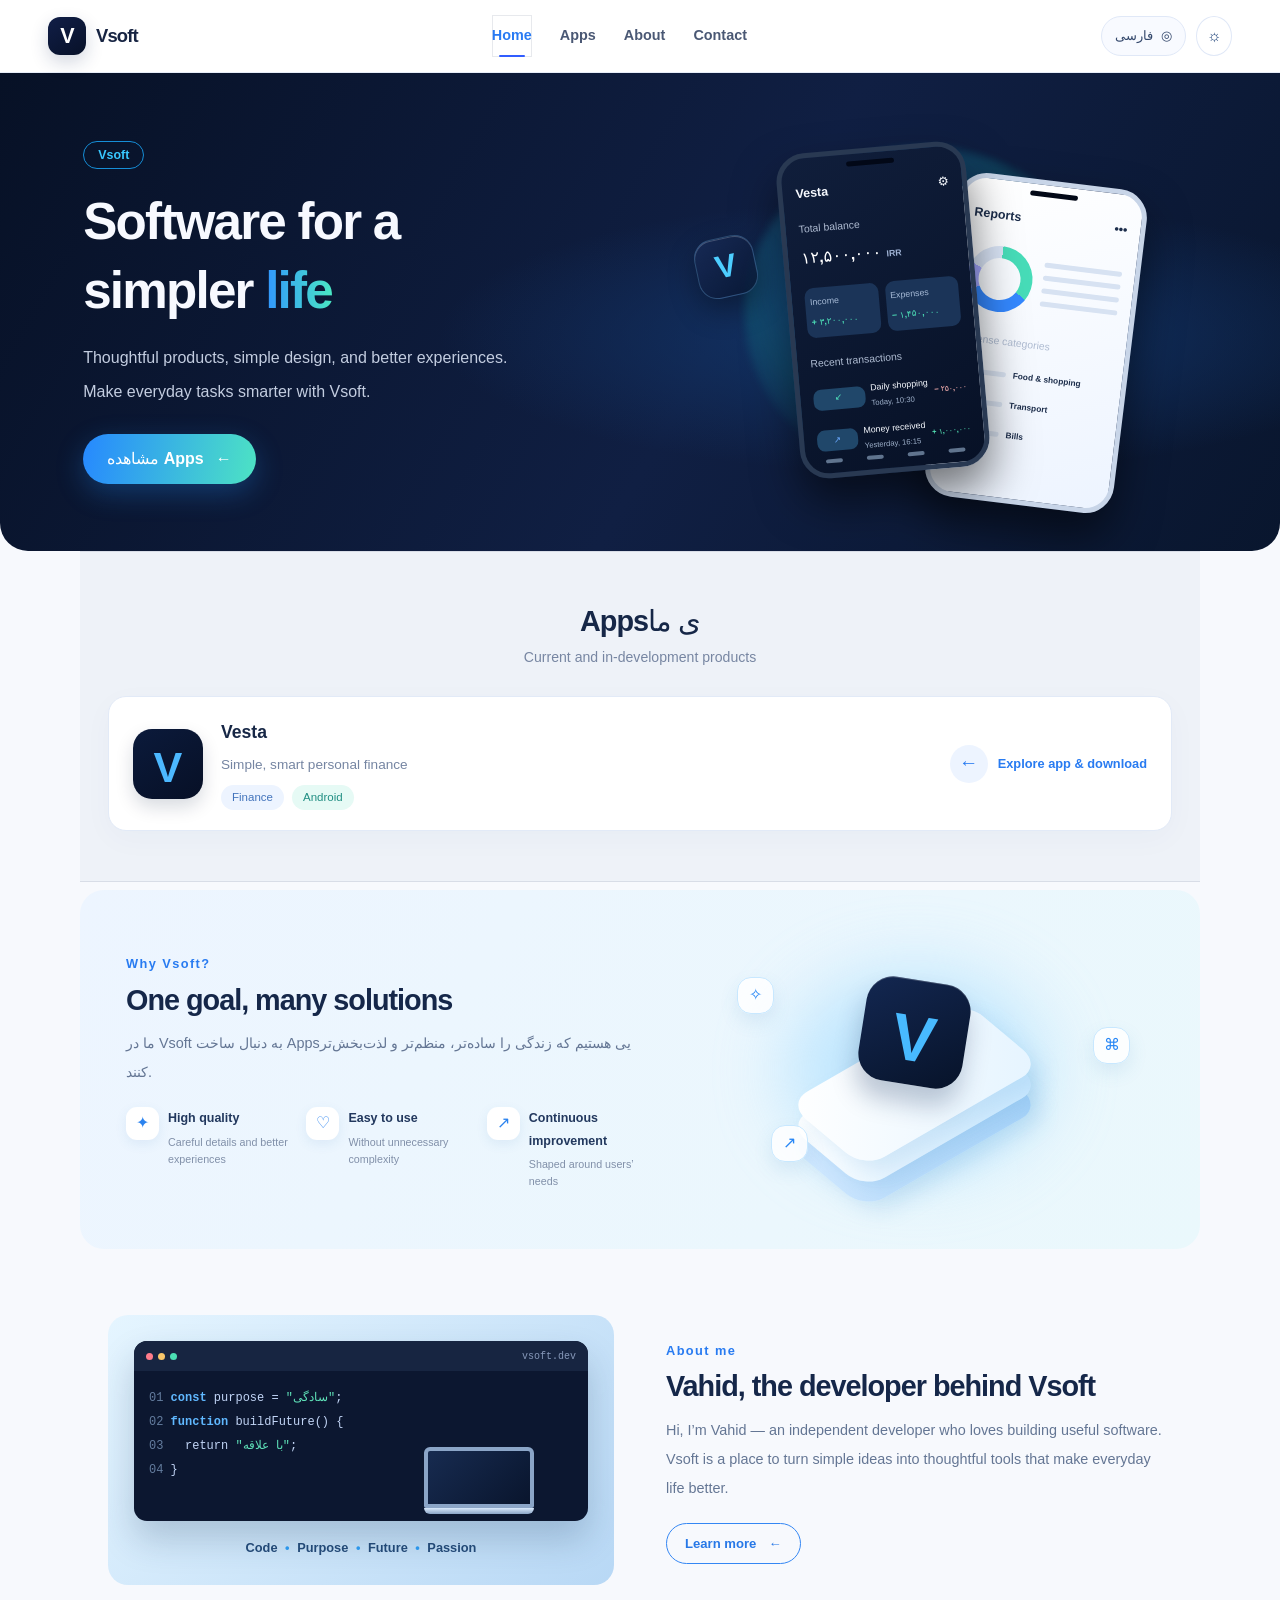
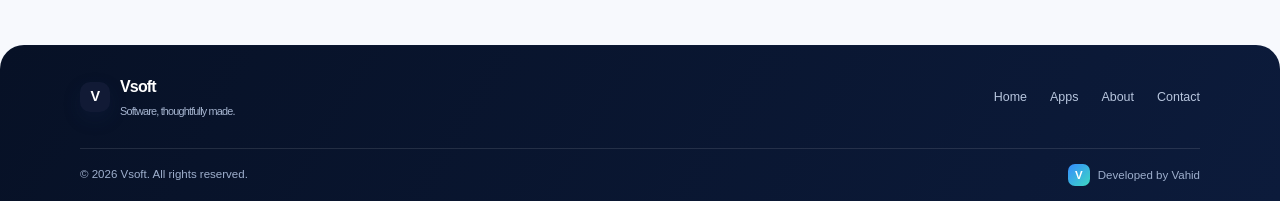
==== commit 815b05b5: "Translate English Vsoft homepage fully" ====
--- a/docs/en/index.html
+++ b/docs/en/index.html
@@ -1 +1 @@
-<!doctype html><html lang="en" dir="ltr" data-theme="dark"><head><meta charset="utf-8"><meta name="viewport" content="width=device-width,initial-scale=1"><meta name="description" content="Vsoft makes thoughtfully designed software for a simpler everyday life."><meta name="theme-color" content="#0b1530"><title>Vsoft — Software for a simpler life</title><link rel="icon" href="../assets/favicon.svg" type="image/svg+xml"><link rel="preload" href="../assets/fonts/PlusJakartaSans-Variable.woff2" as="font" type="font/woff2" crossorigin><link rel="stylesheet" href="../assets/styles.css"><script src="../assets/script.js" defer></script></head><body class="vsoft-home"><header class="site-header home-header"><div class="home-header-inner"><a class="brand" href="./"><span class="brand-mark">V</span><span>Vsoft</span></a><nav class="nav home-nav" id="primary-nav"><a href="#top" data-section-link>Home</a><a href="#apps" data-section-link>Apps</a><a href="#about" data-section-link>About</a><a href="#contact" data-section-link>Contact</a></nav><div class="header-actions"><a class="language-pill" href="../fa/" lang="fa" aria-label="Switch to Persian">English <span>◎</span></a><button class="menu-toggle" aria-expanded="false" aria-controls="primary-nav" aria-label="Open menu"><span></span><span></span></button></div></div></header><main id="top"><section class="home-hero"><div class="hero-copy" data-reveal><span class="hero-tag">Vsoft</span><h1>Software for a<br>simpler <span class="gradient-text">life</span></h1><p>Thoughtful products, simple design, and better experiences.<br>Make everyday tasks smarter with Vsoft.</p><a class="gradient-button" href="#apps">Explore our apps <span>←</span></a></div><div class="hero-art" aria-label="Vesta app preview"><div class="hero-orb"></div><div class="floating-v-mark">V</div><div class="phone-mock phone-back"><div class="phone-speaker"></div><div class="mock-top">Reports <span>•••</span></div><div class="mock-chart"><div class="chart-ring"></div><div class="chart-lines"><i></i><i></i><i></i><i></i></div></div><div class="mock-label">Expense categories</div><div class="mock-row"><b></b><i></i><strong>Food & shopping</strong></div><div class="mock-row"><b></b><i></i><strong>Transport</strong></div><div class="mock-row"><b></b><i></i><strong>Bills</strong></div></div><div class="phone-mock phone-front"><div class="phone-speaker"></div><div class="mock-top">Vesta <span>⚙</span></div><div class="balance-label">Total balance</div><div class="balance-value">۱۲,۵۰۰,۰۰۰ <small>IRR</small></div><div class="balance-stats"><div><small>Income</small><b>+ ۳,۲۰۰,۰۰۰</b></div><div><small>Expenses</small><b>− ۱,۴۵۰,۰۰۰</b></div></div><div class="mock-label">Recent transactions</div><div class="transaction"><span class="transaction-dot teal">↙</span><span>Daily shopping<small>Today، ۱۰:۳۰</small></span><b>− ۲۵۰,۰۰۰</b></div><div class="transaction"><span class="transaction-dot blue">↗</span><span>Money received<small>Yesterday، ۱۶:۱۵</small></span><b class="positive">+ ۱,۰۰۰,۰۰۰</b></div><div class="mock-bottom"><i></i><i></i><i></i><i></i></div></div></div></section><section class="home-section apps-section" id="apps" data-reveal><div class="section-title"><h2>Appsی ما</h2><p>Current and in-development products</p></div><a class="app-card" href="./vesta/"><span class="vesta-icon">V</span><span class="app-card-copy"><strong>Vesta</strong><span>Simple, smart personal finance</span><span class="app-chips"><i>Finance</i><i>Android</i></span></span><span class="app-card-link"><span class="circle-arrow">←</span><span>Explore app & download</span></span></a></section><section class="why-panel" data-reveal><div class="why-copy"><span class="eyebrow">Why Vsoft?</span><h2>One goal, many solutions</h2><p>ما در Vsoft به دنبال ساخت Appsیی هستیم که life را ساده‌تر، منظم‌تر و لذت‌بخش‌تر کنند.</p><div class="value-list"><div><span class="value-icon">✦</span><span><b>High quality</b><small>Careful details and better experiences</small></span></div><div><span class="value-icon">♡</span><span><b>Easy to use</b><small>Without unnecessary complexity</small></span></div><div><span class="value-icon">↗</span><span><b>Continuous improvement</b><small>Shaped around users’ needs</small></span></div></div></div><div class="platform-art"><div class="platform-glow"></div><span class="float-symbol symbol-one">✧</span><span class="float-symbol symbol-two">⌘</span><span class="float-symbol symbol-three">↗</span><div class="platform-layer layer-bottom"></div><div class="platform-layer layer-mid"></div><div class="platform-layer layer-top"></div><div class="platform-logo">V</div></div></section><section class="home-section about-section" id="about" data-reveal><div class="about-illustration"><div class="desk-window"><div class="window-bar"><i></i><i></i><i></i><span>vsoft.dev</span></div><div class="code-content"><span>01</span> <b>const</b> purpose = <em>"سادگی"</em>;<br><span>02</span> <b>function</b> buildFuture() {<br><span>03</span> &nbsp;&nbsp;return <em>"با Passion"</em>;<br><span>04</span> }</div><div class="desk-laptop"><div class="laptop-screen"></div><div class="laptop-base"></div></div></div><div class="illustration-caption">Code <i>•</i> Purpose <i>•</i> Future <i>•</i> Passion</div></div><div class="about-copy"><span class="eyebrow">About me</span><h2>Vahid, the developer behind Vsoft</h2><p>سلام! من وحید هستم؛ توسعه‌دهنده‌ای مستقل با Passion به ساخت نرم‌افزارهای کاربردی. Vsoft فضایی برای تبدیل ایده‌های ساده به ابزارهایی است که life روزمره را بهتر می‌کنند.</p><a class="outline-button" href="#contact">Learn more <span>←</span></a></div></section></main><footer class="site-footer home-footer" id="contact"><div class="footer-main"><a class="brand footer-brand" href="./"><span class="brand-mark">V</span><span class="footer-brand-copy"><b>Vsoft</b><small>Software, thoughtfully made.</small></span></a><nav class="footer-links"><a href="#top">Home</a><a href="#apps">Apps</a><a href="#about">About</a><a href="#contact">Contact</a></nav><div class="contact-links" data-contact-links><a data-contact-link="github" aria-label="GitHub" hidden>⌘</a><a data-contact-link="telegram" aria-label="Telegram" hidden>➤</a><a data-contact-link="email" data-contact-email-link aria-label="Email" hidden>✉</a></div></div><div class="footer-bottom"><span>© <span data-year></span> Vsoft. All rights reserved.</span><span class="developed"><span class="mini-v">V</span> Developed by Vahid</span></div></footer></body></html>+<!doctype html><html lang="en" dir="ltr" data-theme="dark"><head><meta charset="utf-8"><meta name="viewport" content="width=device-width,initial-scale=1"><meta name="description" content="Vsoft makes thoughtfully designed software for a simpler everyday life."><meta name="theme-color" content="#0b1530"><title>Vsoft — Software for a simpler life</title><link rel="icon" href="../assets/favicon.svg" type="image/svg+xml"><link rel="preload" href="../assets/fonts/PlusJakartaSans-Variable.woff2" as="font" type="font/woff2" crossorigin><link rel="stylesheet" href="../assets/styles.css"><script src="../assets/script.js" defer></script></head><body class="vsoft-home"><header class="site-header home-header"><div class="home-header-inner"><a class="brand" href="./"><span class="brand-mark">V</span><span>Vsoft</span></a><nav class="nav home-nav" id="primary-nav"><a href="#top" data-section-link>Home</a><a href="#apps" data-section-link>Apps</a><a href="#about" data-section-link>About</a><a href="#contact" data-section-link>Contact</a></nav><div class="header-actions"><a class="language-pill" href="../en/" lang="en" aria-label="Switch to English">فارسی <span>◎</span></a><button class="theme-toggle" type="button" data-theme-toggle aria-label="Toggle theme"><span data-theme-icon>☼</span></button><button class="menu-toggle" aria-expanded="false" aria-controls="primary-nav" aria-label="Open menu"><span></span><span></span></button></div></div></header><main id="top"><section class="home-hero"><div class="hero-copy" data-reveal><span class="hero-tag">Vsoft</span><h1>Software for a<br>simpler <span class="gradient-text">life</span></h1><p>Thoughtful products, simple design, and better experiences.<br>Make everyday tasks smarter with Vsoft.</p><a class="gradient-button" href="#apps">مشاهده Apps <span>←</span></a></div><div class="hero-art" aria-label="Vesta app preview"><div class="hero-orb"></div><div class="floating-v-mark">V</div><div class="phone-mock phone-back"><div class="phone-speaker"></div><div class="mock-top">Reports <span>•••</span></div><div class="mock-chart"><div class="chart-ring"></div><div class="chart-lines"><i></i><i></i><i></i><i></i></div></div><div class="mock-label">Expense categories</div><div class="mock-row"><b></b><i></i><strong>Food & shopping</strong></div><div class="mock-row"><b></b><i></i><strong>Transport</strong></div><div class="mock-row"><b></b><i></i><strong>Bills</strong></div></div><div class="phone-mock phone-front"><div class="phone-speaker"></div><div class="mock-top">Vesta <span>⚙</span></div><div class="balance-label">Total balance</div><div class="balance-value">۱۲,۵۰۰,۰۰۰ <small>IRR</small></div><div class="balance-stats"><div><small>Income</small><b>+ ۳,۲۰۰,۰۰۰</b></div><div><small>Expenses</small><b>− ۱,۴۵۰,۰۰۰</b></div></div><div class="mock-label">Recent transactions</div><div class="transaction"><span class="transaction-dot teal">↙</span><span>Daily shopping<small>Today, 10:30</small></span><b>− ۲۵۰,۰۰۰</b></div><div class="transaction"><span class="transaction-dot blue">↗</span><span>Money received<small>Yesterday, 16:15</small></span><b class="positive">+ ۱,۰۰۰,۰۰۰</b></div><div class="mock-bottom"><i></i><i></i><i></i><i></i></div></div></div></section><section class="home-section apps-section" id="apps" data-reveal><div class="section-title"><h2>Appsی ما</h2><p>Current and in-development products</p></div><a class="app-card" href="./vesta/"><span class="vesta-icon">V</span><span class="app-card-copy"><strong>Vesta</strong><span>Simple, smart personal finance</span><span class="app-chips"><i>Finance</i><i>Android</i></span></span><span class="app-card-link"><span class="circle-arrow">←</span><span>Explore app & download</span></span></a></section><section class="why-panel" data-reveal><div class="why-copy"><span class="eyebrow">Why Vsoft?</span><h2>One goal, many solutions</h2><p>ما در Vsoft به دنبال ساخت Appsیی هستیم که زندگی را ساده‌تر، منظم‌تر و لذت‌بخش‌تر کنند.</p><div class="value-list"><div><span class="value-icon">✦</span><span><b>High quality</b><small>Careful details and better experiences</small></span></div><div><span class="value-icon">♡</span><span><b>Easy to use</b><small>Without unnecessary complexity</small></span></div><div><span class="value-icon">↗</span><span><b>Continuous improvement</b><small>Shaped around users’ needs</small></span></div></div></div><div class="platform-art"><div class="platform-glow"></div><span class="float-symbol symbol-one">✧</span><span class="float-symbol symbol-two">⌘</span><span class="float-symbol symbol-three">↗</span><div class="platform-layer layer-bottom"></div><div class="platform-layer layer-mid"></div><div class="platform-layer layer-top"></div><div class="platform-logo">V</div></div></section><section class="home-section about-section" id="about" data-reveal><div class="about-illustration"><div class="desk-window"><div class="window-bar"><i></i><i></i><i></i><span>vsoft.dev</span></div><div class="code-content"><span>01</span> <b>const</b> purpose = <em>"سادگی"</em>;<br><span>02</span> <b>function</b> buildFuture() {<br><span>03</span> &nbsp;&nbsp;return <em>"با علاقه"</em>;<br><span>04</span> }</div><div class="desk-laptop"><div class="laptop-screen"></div><div class="laptop-base"></div></div></div><div class="illustration-caption">Code <i>•</i> Purpose <i>•</i> Future <i>•</i> Passion</div></div><div class="about-copy"><span class="eyebrow">About me</span><h2>Vahid, the developer behind Vsoft</h2><p>Hi, I’m Vahid — an independent developer who loves building useful software. Vsoft is a place to turn simple ideas into thoughtful tools that make everyday life better.</p><a class="outline-button" href="#contact">Learn more <span>←</span></a></div></section></main><footer class="site-footer home-footer" id="contact"><div class="footer-main"><a class="brand footer-brand" href="./"><span class="brand-mark">V</span><span class="footer-brand-copy"><b>Vsoft</b><small>Software, thoughtfully made.</small></span></a><nav class="footer-links"><a href="#top">Home</a><a href="#apps">Apps</a><a href="#about">About</a><a href="#contact">Contact</a></nav><div class="contact-links" data-contact-links><a data-contact-link="github" aria-label="GitHub" hidden>⌘</a><a data-contact-link="telegram" aria-label="Telegram" hidden>➤</a><a data-contact-link="email" data-contact-email-link aria-label="Email" hidden>✉</a></div></div><div class="footer-bottom"><span>© <span data-year></span> Vsoft. All rights reserved.</span><span class="developed"><span class="mini-v">V</span> Developed by Vahid</span></div></footer></body></html>
--- a/docs/assets/styles.css
+++ b/docs/assets/styles.css
@@ -160,3 +160,7 @@
 @media(max-width:850px){.home-header-inner{padding:10px 20px}.home-nav{gap:17px}.home-hero{padding:48px 6%;grid-template-columns:1fr 1fr;min-height:400px}.hero-copy h1{font-size:2.25rem}.hero-art{transform:scale(.88);transform-origin:center}.phone-front{left:17%}.phone-back{left:48%}.why-panel{margin:8px 20px 24px;padding:32px 25px;grid-template-columns:1fr .8fr}.value-list{grid-template-columns:1fr}.platform-art{transform:scale(.9)}.about-section{gap:28px}.home-section{padding:42px 22px}}
 @media(max-width:640px){.home-header-inner{min-height:66px;padding:9px 15px}.vsoft-home .brand{font-size:1.05rem}.brand-mark{width:36px;height:36px}.menu-toggle{display:block}.home-nav{display:flex;position:absolute;top:calc(100% + 1px);left:12px;right:12px;background:#fff;border:1px solid #e3eaf5;border-radius:17px;padding:10px;box-shadow:0 18px 40px #172e521c;flex-direction:column;align-items:stretch;gap:0;opacity:0;visibility:hidden;transform:translateY(-8px);transition:opacity .2s,transform .2s,visibility .2s}.home-nav.is-open{opacity:1;visibility:visible;transform:none}.vsoft-home .home-nav a{padding:10px 14px;border-radius:10px}.header-actions{gap:8px}.language-pill{padding:6px 9px;font-size:.72rem}.home-hero{padding:35px 23px 22px;grid-template-columns:1fr;gap:2px;text-align:center}.hero-copy h1{font-size:2.05rem;margin-bottom:12px}.hero-copy p{font-size:.85rem;line-height:1.9;margin-bottom:18px}.hero-art{width:100%;height:280px;transform:scale(.83);transform-origin:top center;margin:12px auto -20px;max-width:430px}.phone-front{left:22%}.phone-back{left:52%;top:30px}.floating-v-mark{left:8%;top:78px}.home-section{padding:35px 17px}.section-title h2{font-size:1.55rem}.app-card{padding:15px 13px;gap:11px}.vesta-icon{width:52px;height:52px;font-size:2rem}.app-card-copy strong{font-size:1rem}.app-card-copy>span:nth-child(2){font-size:.73rem}.app-chips i{font-size:.65rem;padding:1px 8px}.app-card-link{font-size:0;flex-direction:column;gap:0}.circle-arrow{width:34px;height:34px}.why-panel{margin:0 13px 16px;padding:26px 20px;grid-template-columns:1fr;gap:0}.why-copy h2,.about-copy h2{font-size:1.55rem}.why-copy>p,.about-copy>p{font-size:.82rem}.value-list{gap:13px}.platform-art{height:220px;transform:scale(.86);margin-top:-4px}.about-section{grid-template-columns:1fr;gap:24px;padding-top:20px;padding-bottom:38px}.about-illustration{min-height:220px;padding:18px}.desk-window{min-height:170px}.code-content{font-size:10px}.about-copy{padding:0 4px}.footer-main{flex-wrap:wrap;gap:18px;padding:23px 0}.footer-brand{width:100%}.footer-links{order:3;width:100%;gap:17px}.footer-bottom{font-size:.65rem;align-items:flex-start;flex-direction:column;gap:10px}.home-footer{padding:0 20px}}
 @media(prefers-reduced-motion:reduce){.vsoft-home *, .vsoft-home *:before,.vsoft-home *:after{animation:none!important;scroll-behavior:auto!important;transition:none!important}}
+
+.theme-toggle{border:1px solid #e0e8f7;background:#fff;color:#1d4279;border-radius:50%;width:36px;height:36px;display:grid;place-items:center;cursor:pointer;font-size:1rem}.theme-toggle:hover{background:#edf5ff}
+.vsoft-home[data-theme="light"] .home-hero{background:radial-gradient(ellipse at 72% 55%,#d5eaff 0,transparent 40%),linear-gradient(120deg,#eaf3ff,#f4f9ff 56%,#eaf4ff);color:#13203b}.vsoft-home[data-theme="light"] .hero-copy p{color:#516584}.vsoft-home[data-theme="light"] .phone-front{box-shadow:0 24px 45px #10264a26}.vsoft-home[data-theme="light"] .home-header{background:#ffffffed}
+@media(max-width:640px){.theme-toggle{width:34px;height:34px}.header-actions{gap:6px}}
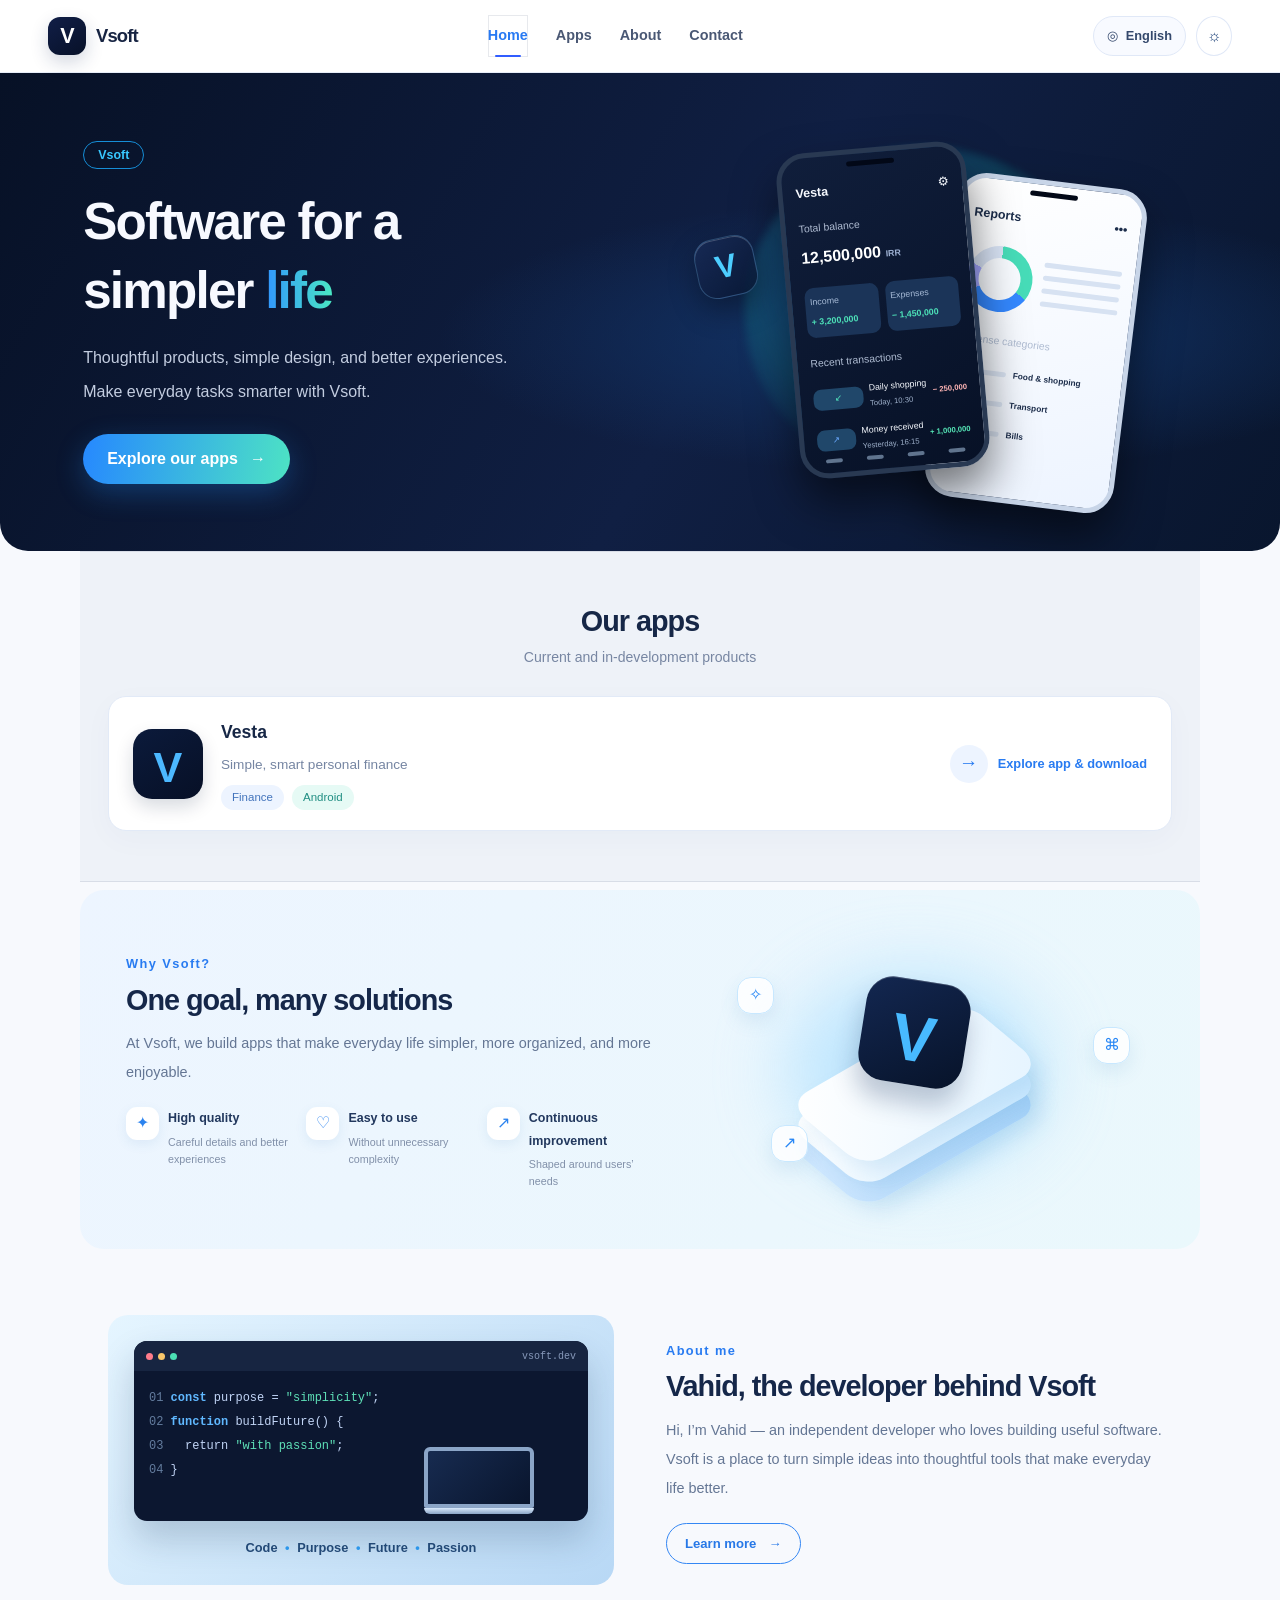
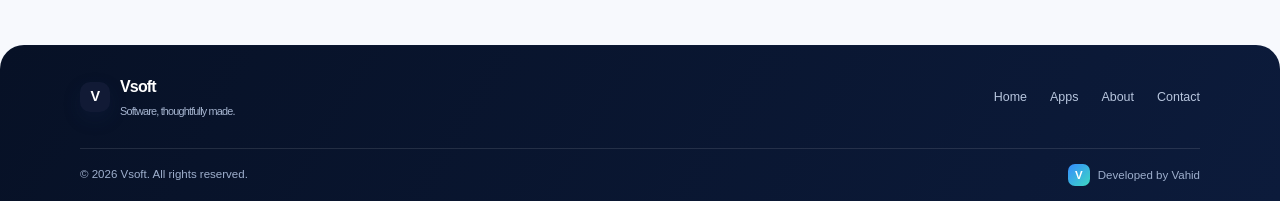
==== commit 8d268394: "Polish English homepage localization" ====
--- a/docs/en/index.html
+++ b/docs/en/index.html
@@ -1 +1 @@
-<!doctype html><html lang="en" dir="ltr" data-theme="dark"><head><meta charset="utf-8"><meta name="viewport" content="width=device-width,initial-scale=1"><meta name="description" content="Vsoft makes thoughtfully designed software for a simpler everyday life."><meta name="theme-color" content="#0b1530"><title>Vsoft — Software for a simpler life</title><link rel="icon" href="../assets/favicon.svg" type="image/svg+xml"><link rel="preload" href="../assets/fonts/PlusJakartaSans-Variable.woff2" as="font" type="font/woff2" crossorigin><link rel="stylesheet" href="../assets/styles.css"><script src="../assets/script.js" defer></script></head><body class="vsoft-home"><header class="site-header home-header"><div class="home-header-inner"><a class="brand" href="./"><span class="brand-mark">V</span><span>Vsoft</span></a><nav class="nav home-nav" id="primary-nav"><a href="#top" data-section-link>Home</a><a href="#apps" data-section-link>Apps</a><a href="#about" data-section-link>About</a><a href="#contact" data-section-link>Contact</a></nav><div class="header-actions"><a class="language-pill" href="../en/" lang="en" aria-label="Switch to English">فارسی <span>◎</span></a><button class="theme-toggle" type="button" data-theme-toggle aria-label="Toggle theme"><span data-theme-icon>☼</span></button><button class="menu-toggle" aria-expanded="false" aria-controls="primary-nav" aria-label="Open menu"><span></span><span></span></button></div></div></header><main id="top"><section class="home-hero"><div class="hero-copy" data-reveal><span class="hero-tag">Vsoft</span><h1>Software for a<br>simpler <span class="gradient-text">life</span></h1><p>Thoughtful products, simple design, and better experiences.<br>Make everyday tasks smarter with Vsoft.</p><a class="gradient-button" href="#apps">مشاهده Apps <span>←</span></a></div><div class="hero-art" aria-label="Vesta app preview"><div class="hero-orb"></div><div class="floating-v-mark">V</div><div class="phone-mock phone-back"><div class="phone-speaker"></div><div class="mock-top">Reports <span>•••</span></div><div class="mock-chart"><div class="chart-ring"></div><div class="chart-lines"><i></i><i></i><i></i><i></i></div></div><div class="mock-label">Expense categories</div><div class="mock-row"><b></b><i></i><strong>Food & shopping</strong></div><div class="mock-row"><b></b><i></i><strong>Transport</strong></div><div class="mock-row"><b></b><i></i><strong>Bills</strong></div></div><div class="phone-mock phone-front"><div class="phone-speaker"></div><div class="mock-top">Vesta <span>⚙</span></div><div class="balance-label">Total balance</div><div class="balance-value">۱۲,۵۰۰,۰۰۰ <small>IRR</small></div><div class="balance-stats"><div><small>Income</small><b>+ ۳,۲۰۰,۰۰۰</b></div><div><small>Expenses</small><b>− ۱,۴۵۰,۰۰۰</b></div></div><div class="mock-label">Recent transactions</div><div class="transaction"><span class="transaction-dot teal">↙</span><span>Daily shopping<small>Today, 10:30</small></span><b>− ۲۵۰,۰۰۰</b></div><div class="transaction"><span class="transaction-dot blue">↗</span><span>Money received<small>Yesterday, 16:15</small></span><b class="positive">+ ۱,۰۰۰,۰۰۰</b></div><div class="mock-bottom"><i></i><i></i><i></i><i></i></div></div></div></section><section class="home-section apps-section" id="apps" data-reveal><div class="section-title"><h2>Appsی ما</h2><p>Current and in-development products</p></div><a class="app-card" href="./vesta/"><span class="vesta-icon">V</span><span class="app-card-copy"><strong>Vesta</strong><span>Simple, smart personal finance</span><span class="app-chips"><i>Finance</i><i>Android</i></span></span><span class="app-card-link"><span class="circle-arrow">←</span><span>Explore app & download</span></span></a></section><section class="why-panel" data-reveal><div class="why-copy"><span class="eyebrow">Why Vsoft?</span><h2>One goal, many solutions</h2><p>ما در Vsoft به دنبال ساخت Appsیی هستیم که زندگی را ساده‌تر، منظم‌تر و لذت‌بخش‌تر کنند.</p><div class="value-list"><div><span class="value-icon">✦</span><span><b>High quality</b><small>Careful details and better experiences</small></span></div><div><span class="value-icon">♡</span><span><b>Easy to use</b><small>Without unnecessary complexity</small></span></div><div><span class="value-icon">↗</span><span><b>Continuous improvement</b><small>Shaped around users’ needs</small></span></div></div></div><div class="platform-art"><div class="platform-glow"></div><span class="float-symbol symbol-one">✧</span><span class="float-symbol symbol-two">⌘</span><span class="float-symbol symbol-three">↗</span><div class="platform-layer layer-bottom"></div><div class="platform-layer layer-mid"></div><div class="platform-layer layer-top"></div><div class="platform-logo">V</div></div></section><section class="home-section about-section" id="about" data-reveal><div class="about-illustration"><div class="desk-window"><div class="window-bar"><i></i><i></i><i></i><span>vsoft.dev</span></div><div class="code-content"><span>01</span> <b>const</b> purpose = <em>"سادگی"</em>;<br><span>02</span> <b>function</b> buildFuture() {<br><span>03</span> &nbsp;&nbsp;return <em>"با علاقه"</em>;<br><span>04</span> }</div><div class="desk-laptop"><div class="laptop-screen"></div><div class="laptop-base"></div></div></div><div class="illustration-caption">Code <i>•</i> Purpose <i>•</i> Future <i>•</i> Passion</div></div><div class="about-copy"><span class="eyebrow">About me</span><h2>Vahid, the developer behind Vsoft</h2><p>Hi, I’m Vahid — an independent developer who loves building useful software. Vsoft is a place to turn simple ideas into thoughtful tools that make everyday life better.</p><a class="outline-button" href="#contact">Learn more <span>←</span></a></div></section></main><footer class="site-footer home-footer" id="contact"><div class="footer-main"><a class="brand footer-brand" href="./"><span class="brand-mark">V</span><span class="footer-brand-copy"><b>Vsoft</b><small>Software, thoughtfully made.</small></span></a><nav class="footer-links"><a href="#top">Home</a><a href="#apps">Apps</a><a href="#about">About</a><a href="#contact">Contact</a></nav><div class="contact-links" data-contact-links><a data-contact-link="github" aria-label="GitHub" hidden>⌘</a><a data-contact-link="telegram" aria-label="Telegram" hidden>➤</a><a data-contact-link="email" data-contact-email-link aria-label="Email" hidden>✉</a></div></div><div class="footer-bottom"><span>© <span data-year></span> Vsoft. All rights reserved.</span><span class="developed"><span class="mini-v">V</span> Developed by Vahid</span></div></footer></body></html>+<!doctype html><html lang="en" dir="ltr" data-theme="dark"><head><meta charset="utf-8"><meta name="viewport" content="width=device-width,initial-scale=1"><meta name="description" content="Vsoft makes thoughtfully designed software for a simpler everyday life."><meta name="theme-color" content="#0b1530"><title>Vsoft — Software for a simpler life</title><link rel="icon" href="../assets/favicon.svg" type="image/svg+xml"><link rel="preload" href="../assets/fonts/PlusJakartaSans-Variable.woff2" as="font" type="font/woff2" crossorigin><link rel="preload" href="../assets/fonts/PlusJakartaSans-Variable.woff2" as="font" type="font/woff2" crossorigin><link rel="stylesheet" href="../assets/styles.css"><script src="../assets/script.js" defer></script></head><body class="vsoft-home"><header class="site-header home-header"><div class="home-header-inner"><a class="brand" href="./"><span class="brand-mark">V</span><span>Vsoft</span></a><nav class="nav home-nav" id="primary-nav"><a href="#top" data-section-link>Home</a><a href="#apps" data-section-link>Apps</a><a href="#about" data-section-link>About</a><a href="#contact" data-section-link>Contact</a></nav><div class="header-actions"><a class="language-pill" href="../fa/" lang="fa" dir="rtl" aria-label="Switch to Persian">English <span>◎</span></a><button class="theme-toggle" type="button" data-theme-toggle aria-label="Toggle theme"><span data-theme-icon>☼</span></button><button class="menu-toggle" aria-expanded="false" aria-controls="primary-nav" aria-label="Open menu"><span></span><span></span></button></div></div></header><main id="top"><section class="home-hero"><div class="hero-copy" data-reveal><span class="hero-tag">Vsoft</span><h1>Software for a<br>simpler <span class="gradient-text">life</span></h1><p>Thoughtful products, simple design, and better experiences.<br>Make everyday tasks smarter with Vsoft.</p><a class="gradient-button" href="#apps">Explore our apps <span>→</span></a></div><div class="hero-art" aria-label="Vesta app preview"><div class="hero-orb"></div><div class="floating-v-mark">V</div><div class="phone-mock phone-back"><div class="phone-speaker"></div><div class="mock-top">Reports <span>•••</span></div><div class="mock-chart"><div class="chart-ring"></div><div class="chart-lines"><i></i><i></i><i></i><i></i></div></div><div class="mock-label">Expense categories</div><div class="mock-row"><b></b><i></i><strong>Food & shopping</strong></div><div class="mock-row"><b></b><i></i><strong>Transport</strong></div><div class="mock-row"><b></b><i></i><strong>Bills</strong></div></div><div class="phone-mock phone-front"><div class="phone-speaker"></div><div class="mock-top">Vesta <span>⚙</span></div><div class="balance-label">Total balance</div><div class="balance-value">12,500,000 <small>IRR</small></div><div class="balance-stats"><div><small>Income</small><b>+ 3,200,000</b></div><div><small>Expenses</small><b>− 1,450,000</b></div></div><div class="mock-label">Recent transactions</div><div class="transaction"><span class="transaction-dot teal">↙</span><span>Daily shopping<small>Today, 10:30</small></span><b>− 250,000</b></div><div class="transaction"><span class="transaction-dot blue">↗</span><span>Money received<small>Yesterday, 16:15</small></span><b class="positive">+ 1,000,000</b></div><div class="mock-bottom"><i></i><i></i><i></i><i></i></div></div></div></section><section class="home-section apps-section" id="apps" data-reveal><div class="section-title"><h2>Our apps</h2><p>Current and in-development products</p></div><a class="app-card" href="./vesta/"><span class="vesta-icon">V</span><span class="app-card-copy"><strong>Vesta</strong><span>Simple, smart personal finance</span><span class="app-chips"><i>Finance</i><i>Android</i></span></span><span class="app-card-link"><span class="circle-arrow">→</span><span>Explore app & download</span></span></a></section><section class="why-panel" data-reveal><div class="why-copy"><span class="eyebrow">Why Vsoft?</span><h2>One goal, many solutions</h2><p>At Vsoft, we build apps that make everyday life simpler, more organized, and more enjoyable.</p><div class="value-list"><div><span class="value-icon">✦</span><span><b>High quality</b><small>Careful details and better experiences</small></span></div><div><span class="value-icon">♡</span><span><b>Easy to use</b><small>Without unnecessary complexity</small></span></div><div><span class="value-icon">↗</span><span><b>Continuous improvement</b><small>Shaped around users’ needs</small></span></div></div></div><div class="platform-art"><div class="platform-glow"></div><span class="float-symbol symbol-one">✧</span><span class="float-symbol symbol-two">⌘</span><span class="float-symbol symbol-three">↗</span><div class="platform-layer layer-bottom"></div><div class="platform-layer layer-mid"></div><div class="platform-layer layer-top"></div><div class="platform-logo">V</div></div></section><section class="home-section about-section" id="about" data-reveal><div class="about-illustration"><div class="desk-window"><div class="window-bar"><i></i><i></i><i></i><span>vsoft.dev</span></div><div class="code-content"><span>01</span> <b>const</b> purpose = <em>"simplicity"</em>;<br><span>02</span> <b>function</b> buildFuture() {<br><span>03</span> &nbsp;&nbsp;return <em>"with passion"</em>;<br><span>04</span> }</div><div class="desk-laptop"><div class="laptop-screen"></div><div class="laptop-base"></div></div></div><div class="illustration-caption">Code <i>•</i> Purpose <i>•</i> Future <i>•</i> Passion</div></div><div class="about-copy"><span class="eyebrow">About me</span><h2>Vahid, the developer behind Vsoft</h2><p>Hi, I’m Vahid — an independent developer who loves building useful software. Vsoft is a place to turn simple ideas into thoughtful tools that make everyday life better.</p><a class="outline-button" href="#contact">Learn more <span>→</span></a></div></section></main><footer class="site-footer home-footer" id="contact"><div class="footer-main"><a class="brand footer-brand" href="./"><span class="brand-mark">V</span><span class="footer-brand-copy"><b>Vsoft</b><small>Software, thoughtfully made.</small></span></a><nav class="footer-links"><a href="#top">Home</a><a href="#apps">Apps</a><a href="#about">About</a><a href="#contact">Contact</a></nav><div class="contact-links" data-contact-links><a data-contact-link="github" aria-label="GitHub" hidden>⌘</a><a data-contact-link="telegram" aria-label="Telegram" hidden>➤</a><a data-contact-link="email" data-contact-email-link aria-label="Email" hidden>✉</a></div></div><div class="footer-bottom"><span>© <span data-year></span> Vsoft. All rights reserved.</span><span class="developed"><span class="mini-v">V</span> Developed by Vahid</span></div></footer></body></html>
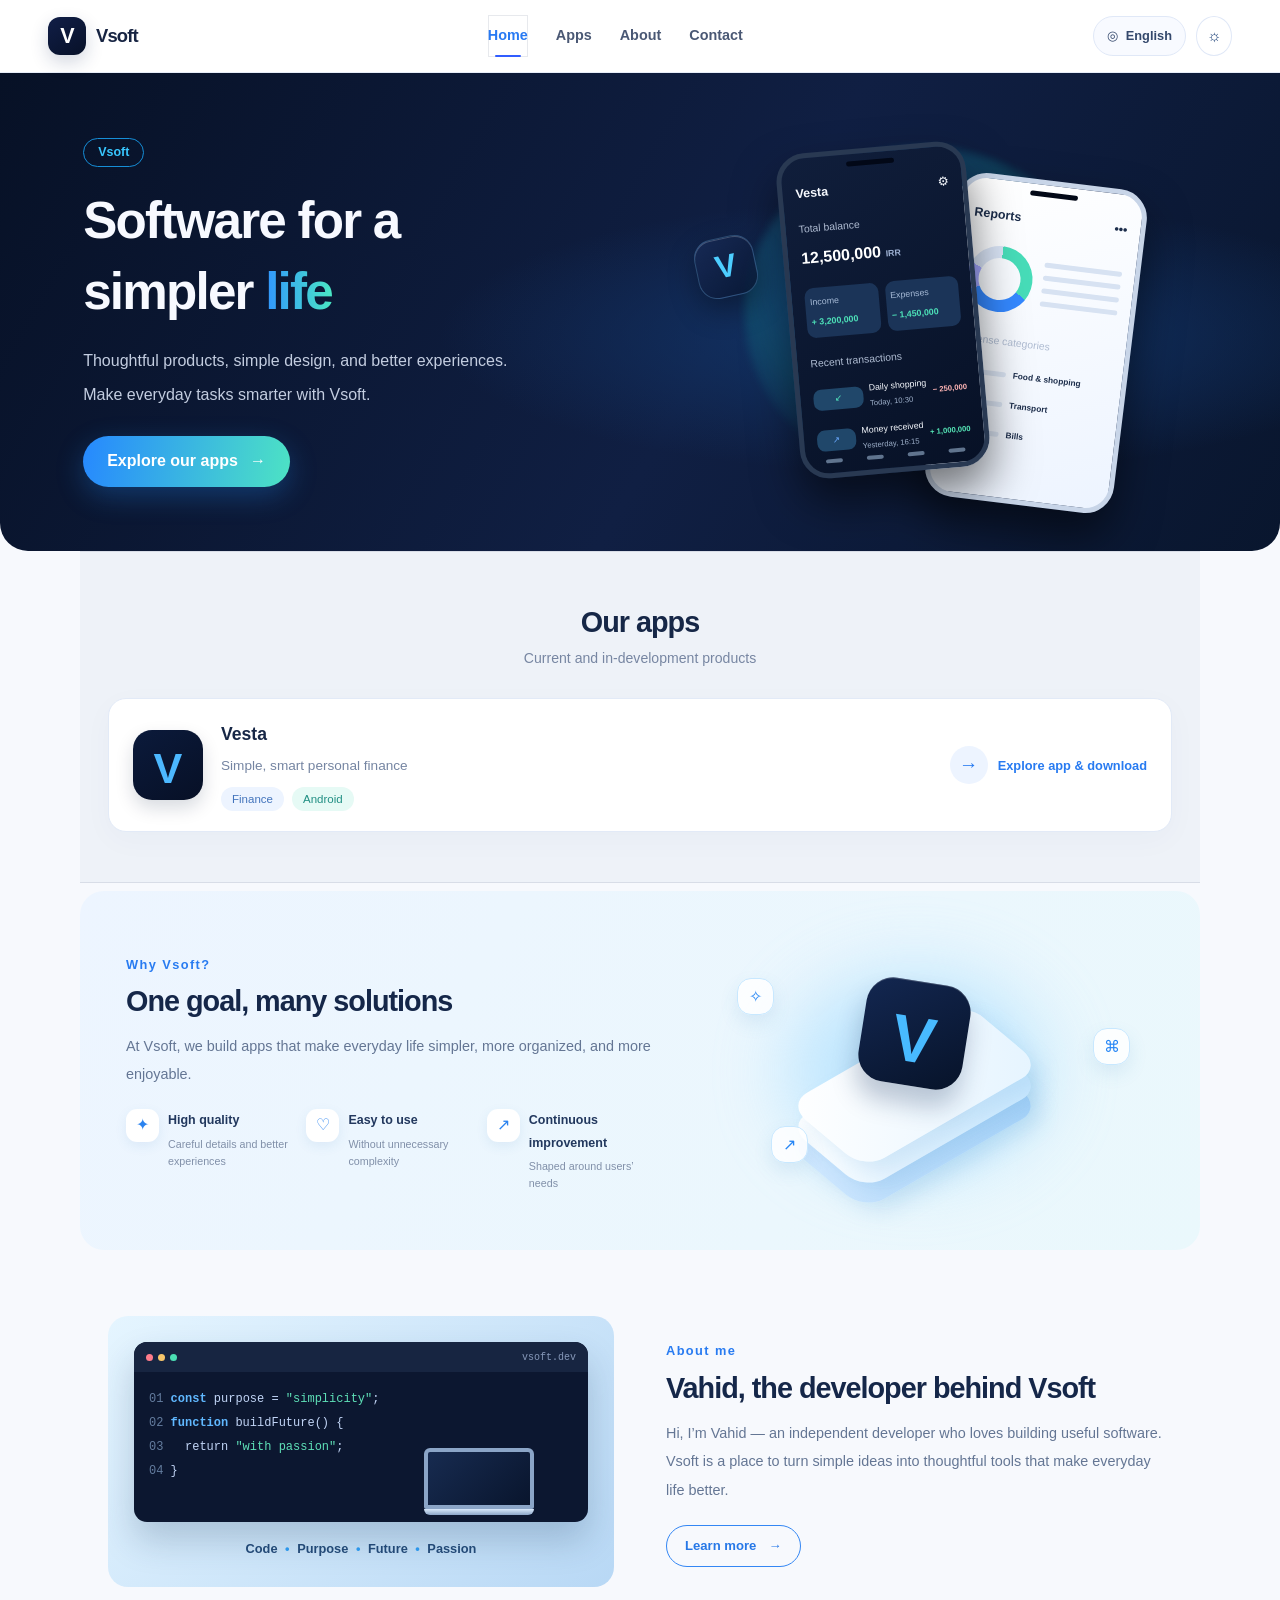
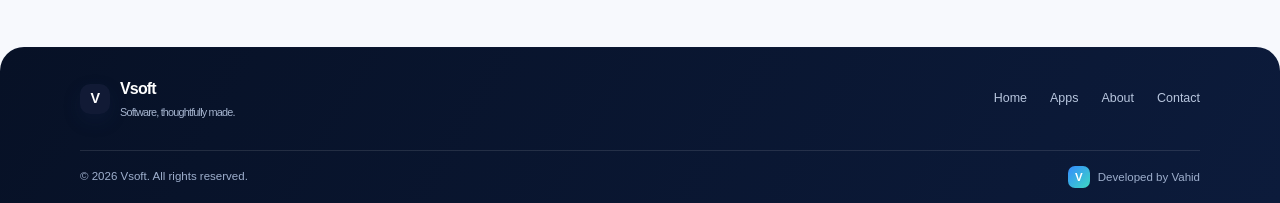
==== commit 51204634: "Point English hero CTA to Vesta app page" ====
--- a/docs/en/index.html
+++ b/docs/en/index.html
@@ -1 +1 @@
-<!doctype html><html lang="en" dir="ltr" data-theme="dark"><head><meta charset="utf-8"><meta name="viewport" content="width=device-width,initial-scale=1"><meta name="description" content="Vsoft makes thoughtfully designed software for a simpler everyday life."><meta name="theme-color" content="#0b1530"><title>Vsoft — Software for a simpler life</title><link rel="icon" href="../assets/favicon.svg" type="image/svg+xml"><link rel="preload" href="../assets/fonts/PlusJakartaSans-Variable.woff2" as="font" type="font/woff2" crossorigin><link rel="preload" href="../assets/fonts/PlusJakartaSans-Variable.woff2" as="font" type="font/woff2" crossorigin><link rel="stylesheet" href="../assets/styles.css"><script src="../assets/script.js" defer></script></head><body class="vsoft-home"><header class="site-header home-header"><div class="home-header-inner"><a class="brand" href="./"><span class="brand-mark">V</span><span>Vsoft</span></a><nav class="nav home-nav" id="primary-nav"><a href="#top" data-section-link>Home</a><a href="#apps" data-section-link>Apps</a><a href="#about" data-section-link>About</a><a href="#contact" data-section-link>Contact</a></nav><div class="header-actions"><a class="language-pill" href="../fa/" lang="fa" dir="rtl" aria-label="Switch to Persian">English <span>◎</span></a><button class="theme-toggle" type="button" data-theme-toggle aria-label="Toggle theme"><span data-theme-icon>☼</span></button><button class="menu-toggle" aria-expanded="false" aria-controls="primary-nav" aria-label="Open menu"><span></span><span></span></button></div></div></header><main id="top"><section class="home-hero"><div class="hero-copy" data-reveal><span class="hero-tag">Vsoft</span><h1>Software for a<br>simpler <span class="gradient-text">life</span></h1><p>Thoughtful products, simple design, and better experiences.<br>Make everyday tasks smarter with Vsoft.</p><a class="gradient-button" href="#apps">Explore our apps <span>→</span></a></div><div class="hero-art" aria-label="Vesta app preview"><div class="hero-orb"></div><div class="floating-v-mark">V</div><div class="phone-mock phone-back"><div class="phone-speaker"></div><div class="mock-top">Reports <span>•••</span></div><div class="mock-chart"><div class="chart-ring"></div><div class="chart-lines"><i></i><i></i><i></i><i></i></div></div><div class="mock-label">Expense categories</div><div class="mock-row"><b></b><i></i><strong>Food & shopping</strong></div><div class="mock-row"><b></b><i></i><strong>Transport</strong></div><div class="mock-row"><b></b><i></i><strong>Bills</strong></div></div><div class="phone-mock phone-front"><div class="phone-speaker"></div><div class="mock-top">Vesta <span>⚙</span></div><div class="balance-label">Total balance</div><div class="balance-value">12,500,000 <small>IRR</small></div><div class="balance-stats"><div><small>Income</small><b>+ 3,200,000</b></div><div><small>Expenses</small><b>− 1,450,000</b></div></div><div class="mock-label">Recent transactions</div><div class="transaction"><span class="transaction-dot teal">↙</span><span>Daily shopping<small>Today, 10:30</small></span><b>− 250,000</b></div><div class="transaction"><span class="transaction-dot blue">↗</span><span>Money received<small>Yesterday, 16:15</small></span><b class="positive">+ 1,000,000</b></div><div class="mock-bottom"><i></i><i></i><i></i><i></i></div></div></div></section><section class="home-section apps-section" id="apps" data-reveal><div class="section-title"><h2>Our apps</h2><p>Current and in-development products</p></div><a class="app-card" href="./vesta/"><span class="vesta-icon">V</span><span class="app-card-copy"><strong>Vesta</strong><span>Simple, smart personal finance</span><span class="app-chips"><i>Finance</i><i>Android</i></span></span><span class="app-card-link"><span class="circle-arrow">→</span><span>Explore app & download</span></span></a></section><section class="why-panel" data-reveal><div class="why-copy"><span class="eyebrow">Why Vsoft?</span><h2>One goal, many solutions</h2><p>At Vsoft, we build apps that make everyday life simpler, more organized, and more enjoyable.</p><div class="value-list"><div><span class="value-icon">✦</span><span><b>High quality</b><small>Careful details and better experiences</small></span></div><div><span class="value-icon">♡</span><span><b>Easy to use</b><small>Without unnecessary complexity</small></span></div><div><span class="value-icon">↗</span><span><b>Continuous improvement</b><small>Shaped around users’ needs</small></span></div></div></div><div class="platform-art"><div class="platform-glow"></div><span class="float-symbol symbol-one">✧</span><span class="float-symbol symbol-two">⌘</span><span class="float-symbol symbol-three">↗</span><div class="platform-layer layer-bottom"></div><div class="platform-layer layer-mid"></div><div class="platform-layer layer-top"></div><div class="platform-logo">V</div></div></section><section class="home-section about-section" id="about" data-reveal><div class="about-illustration"><div class="desk-window"><div class="window-bar"><i></i><i></i><i></i><span>vsoft.dev</span></div><div class="code-content"><span>01</span> <b>const</b> purpose = <em>"simplicity"</em>;<br><span>02</span> <b>function</b> buildFuture() {<br><span>03</span> &nbsp;&nbsp;return <em>"with passion"</em>;<br><span>04</span> }</div><div class="desk-laptop"><div class="laptop-screen"></div><div class="laptop-base"></div></div></div><div class="illustration-caption">Code <i>•</i> Purpose <i>•</i> Future <i>•</i> Passion</div></div><div class="about-copy"><span class="eyebrow">About me</span><h2>Vahid, the developer behind Vsoft</h2><p>Hi, I’m Vahid — an independent developer who loves building useful software. Vsoft is a place to turn simple ideas into thoughtful tools that make everyday life better.</p><a class="outline-button" href="#contact">Learn more <span>→</span></a></div></section></main><footer class="site-footer home-footer" id="contact"><div class="footer-main"><a class="brand footer-brand" href="./"><span class="brand-mark">V</span><span class="footer-brand-copy"><b>Vsoft</b><small>Software, thoughtfully made.</small></span></a><nav class="footer-links"><a href="#top">Home</a><a href="#apps">Apps</a><a href="#about">About</a><a href="#contact">Contact</a></nav><div class="contact-links" data-contact-links><a data-contact-link="github" aria-label="GitHub" hidden>⌘</a><a data-contact-link="telegram" aria-label="Telegram" hidden>➤</a><a data-contact-link="email" data-contact-email-link aria-label="Email" hidden>✉</a></div></div><div class="footer-bottom"><span>© <span data-year></span> Vsoft. All rights reserved.</span><span class="developed"><span class="mini-v">V</span> Developed by Vahid</span></div></footer></body></html>+<!doctype html><html lang="en" dir="ltr" data-theme="dark"><head><meta charset="utf-8"><meta name="viewport" content="width=device-width,initial-scale=1"><meta name="description" content="Vsoft makes thoughtfully designed software for a simpler everyday life."><meta name="theme-color" content="#0b1530"><title>Vsoft — Software for a simpler life</title><link rel="icon" href="../assets/favicon.svg" type="image/svg+xml"><link rel="preload" href="../assets/fonts/PlusJakartaSans-Variable.woff2" as="font" type="font/woff2" crossorigin><link rel="stylesheet" href="../assets/styles.css"><script src="../assets/script.js" defer></script></head><body class="vsoft-home"><header class="site-header home-header"><div class="home-header-inner"><a class="brand" href="./"><span class="brand-mark">V</span><span>Vsoft</span></a><nav class="nav home-nav" id="primary-nav"><a href="#top" data-section-link>Home</a><a href="#apps" data-section-link>Apps</a><a href="#about" data-section-link>About</a><a href="#contact" data-section-link>Contact</a></nav><div class="header-actions"><a class="language-pill" href="../fa/" lang="fa" dir="rtl" aria-label="Switch to Persian">English <span>◎</span></a><button class="theme-toggle" type="button" data-theme-toggle aria-label="Toggle theme"><span data-theme-icon>☼</span></button><button class="menu-toggle" aria-expanded="false" aria-controls="primary-nav" aria-label="Open menu"><span></span><span></span></button></div></div></header><main id="top"><section class="home-hero"><div class="hero-copy" data-reveal><span class="hero-tag">Vsoft</span><h1>Software for a<br>simpler <span class="gradient-text">life</span></h1><p>Thoughtful products, simple design, and better experiences.<br>Make everyday tasks smarter with Vsoft.</p><a class="gradient-button" href="./vesta/">Explore our apps <span>→</span></a></div><div class="hero-art" aria-label="Vesta app preview"><div class="hero-orb"></div><div class="floating-v-mark">V</div><div class="phone-mock phone-back"><div class="phone-speaker"></div><div class="mock-top">Reports <span>•••</span></div><div class="mock-chart"><div class="chart-ring"></div><div class="chart-lines"><i></i><i></i><i></i><i></i></div></div><div class="mock-label">Expense categories</div><div class="mock-row"><b></b><i></i><strong>Food & shopping</strong></div><div class="mock-row"><b></b><i></i><strong>Transport</strong></div><div class="mock-row"><b></b><i></i><strong>Bills</strong></div></div><div class="phone-mock phone-front"><div class="phone-speaker"></div><div class="mock-top">Vesta <span>⚙</span></div><div class="balance-label">Total balance</div><div class="balance-value">12,500,000 <small>IRR</small></div><div class="balance-stats"><div><small>Income</small><b>+ 3,200,000</b></div><div><small>Expenses</small><b>− 1,450,000</b></div></div><div class="mock-label">Recent transactions</div><div class="transaction"><span class="transaction-dot teal">↙</span><span>Daily shopping<small>Today, 10:30</small></span><b>− 250,000</b></div><div class="transaction"><span class="transaction-dot blue">↗</span><span>Money received<small>Yesterday, 16:15</small></span><b class="positive">+ 1,000,000</b></div><div class="mock-bottom"><i></i><i></i><i></i><i></i></div></div></div></section><section class="home-section apps-section" id="apps" data-reveal><div class="section-title"><h2>Our apps</h2><p>Current and in-development products</p></div><a class="app-card" href="./vesta/"><span class="vesta-icon">V</span><span class="app-card-copy"><strong>Vesta</strong><span>Simple, smart personal finance</span><span class="app-chips"><i>Finance</i><i>Android</i></span></span><span class="app-card-link"><span class="circle-arrow">→</span><span>Explore app & download</span></span></a></section><section class="why-panel" data-reveal><div class="why-copy"><span class="eyebrow">Why Vsoft?</span><h2>One goal, many solutions</h2><p>At Vsoft, we build apps that make everyday life simpler, more organized, and more enjoyable.</p><div class="value-list"><div><span class="value-icon">✦</span><span><b>High quality</b><small>Careful details and better experiences</small></span></div><div><span class="value-icon">♡</span><span><b>Easy to use</b><small>Without unnecessary complexity</small></span></div><div><span class="value-icon">↗</span><span><b>Continuous improvement</b><small>Shaped around users’ needs</small></span></div></div></div><div class="platform-art"><div class="platform-glow"></div><span class="float-symbol symbol-one">✧</span><span class="float-symbol symbol-two">⌘</span><span class="float-symbol symbol-three">↗</span><div class="platform-layer layer-bottom"></div><div class="platform-layer layer-mid"></div><div class="platform-layer layer-top"></div><div class="platform-logo">V</div></div></section><section class="home-section about-section" id="about" data-reveal><div class="about-illustration"><div class="desk-window"><div class="window-bar"><i></i><i></i><i></i><span>vsoft.dev</span></div><div class="code-content"><span>01</span> <b>const</b> purpose = <em>"simplicity"</em>;<br><span>02</span> <b>function</b> buildFuture() {<br><span>03</span> &nbsp;&nbsp;return <em>"with passion"</em>;<br><span>04</span> }</div><div class="desk-laptop"><div class="laptop-screen"></div><div class="laptop-base"></div></div></div><div class="illustration-caption">Code <i>•</i> Purpose <i>•</i> Future <i>•</i> Passion</div></div><div class="about-copy"><span class="eyebrow">About me</span><h2>Vahid, the developer behind Vsoft</h2><p>Hi, I’m Vahid — an independent developer who loves building useful software. Vsoft is a place to turn simple ideas into thoughtful tools that make everyday life better.</p><a class="outline-button" href="#contact">Learn more <span>→</span></a></div></section></main><footer class="site-footer home-footer" id="contact"><div class="footer-main"><a class="brand footer-brand" href="./"><span class="brand-mark">V</span><span class="footer-brand-copy"><b>Vsoft</b><small>Software, thoughtfully made.</small></span></a><nav class="footer-links"><a href="#top">Home</a><a href="#apps">Apps</a><a href="#about">About</a><a href="#contact">Contact</a></nav><div class="contact-links" data-contact-links><a data-contact-link="github" aria-label="GitHub" hidden>⌘</a><a data-contact-link="telegram" aria-label="Telegram" hidden>➤</a><a data-contact-link="email" data-contact-email-link aria-label="Email" hidden>✉</a></div></div><div class="footer-bottom"><span>© <span data-year></span> Vsoft. All rights reserved.</span><span class="developed"><span class="mini-v">V</span> Developed by Vahid</span></div></footer></body></html>
--- a/docs/assets/styles.css
+++ b/docs/assets/styles.css
@@ -164,3 +164,18 @@
 .theme-toggle{border:1px solid #e0e8f7;background:#fff;color:#1d4279;border-radius:50%;width:36px;height:36px;display:grid;place-items:center;cursor:pointer;font-size:1rem}.theme-toggle:hover{background:#edf5ff}
 .vsoft-home[data-theme="light"] .home-hero{background:radial-gradient(ellipse at 72% 55%,#d5eaff 0,transparent 40%),linear-gradient(120deg,#eaf3ff,#f4f9ff 56%,#eaf4ff);color:#13203b}.vsoft-home[data-theme="light"] .hero-copy p{color:#516584}.vsoft-home[data-theme="light"] .phone-front{box-shadow:0 24px 45px #10264a26}.vsoft-home[data-theme="light"] .home-header{background:#ffffffed}
 @media(max-width:640px){.theme-toggle{width:34px;height:34px}.header-actions{gap:6px}}
+
+/* Explicit theme colors for the brand home */
+html[data-theme="light"] .vsoft-home{background:#f7f9fd;color:#13203b}
+html[data-theme="light"] .vsoft-home .home-hero{background:radial-gradient(ellipse at 72% 55%,#d5eaff 0,transparent 40%),linear-gradient(120deg,#eaf3ff,#f4f9ff 56%,#eaf4ff);color:#13203b}
+html[data-theme="light"] .vsoft-home .hero-copy p{color:#516584}
+html[data-theme="dark"] .vsoft-home{background:#f7f9fd;color:#13203b}
+html[data-theme="dark"] .vsoft-home .home-hero{background:radial-gradient(ellipse at 72% 55%,#12366b 0,transparent 37%),linear-gradient(120deg,#071126,#101f43 56%,#09162e);color:#f7f9ff}
+html[data-theme="dark"] .vsoft-home .hero-copy p{color:#c3cde0}
+html[data-theme="light"] .vsoft-home .theme-toggle{background:#eef5ff}
+
+/* Shared self-hosted font system on both brand and product pages */
+html[lang="fa"] body{font-family:Vazirmatn,Tahoma,"Segoe UI",sans-serif;line-height:1.85}
+html[lang="fa"] h1,html[lang="fa"] h2,html[lang="fa"] h3,html[lang="fa"] h4{font-family:Estedad,Vazirmatn,Tahoma,sans-serif;line-height:1.45}
+html[lang="en"] body{font-family:PlusJakartaSans,Inter,"Segoe UI",sans-serif}
+html[lang="en"] h1,html[lang="en"] h2,html[lang="en"] h3,html[lang="en"] h4{font-family:PlusJakartaSans,Inter,sans-serif;line-height:1.4}
